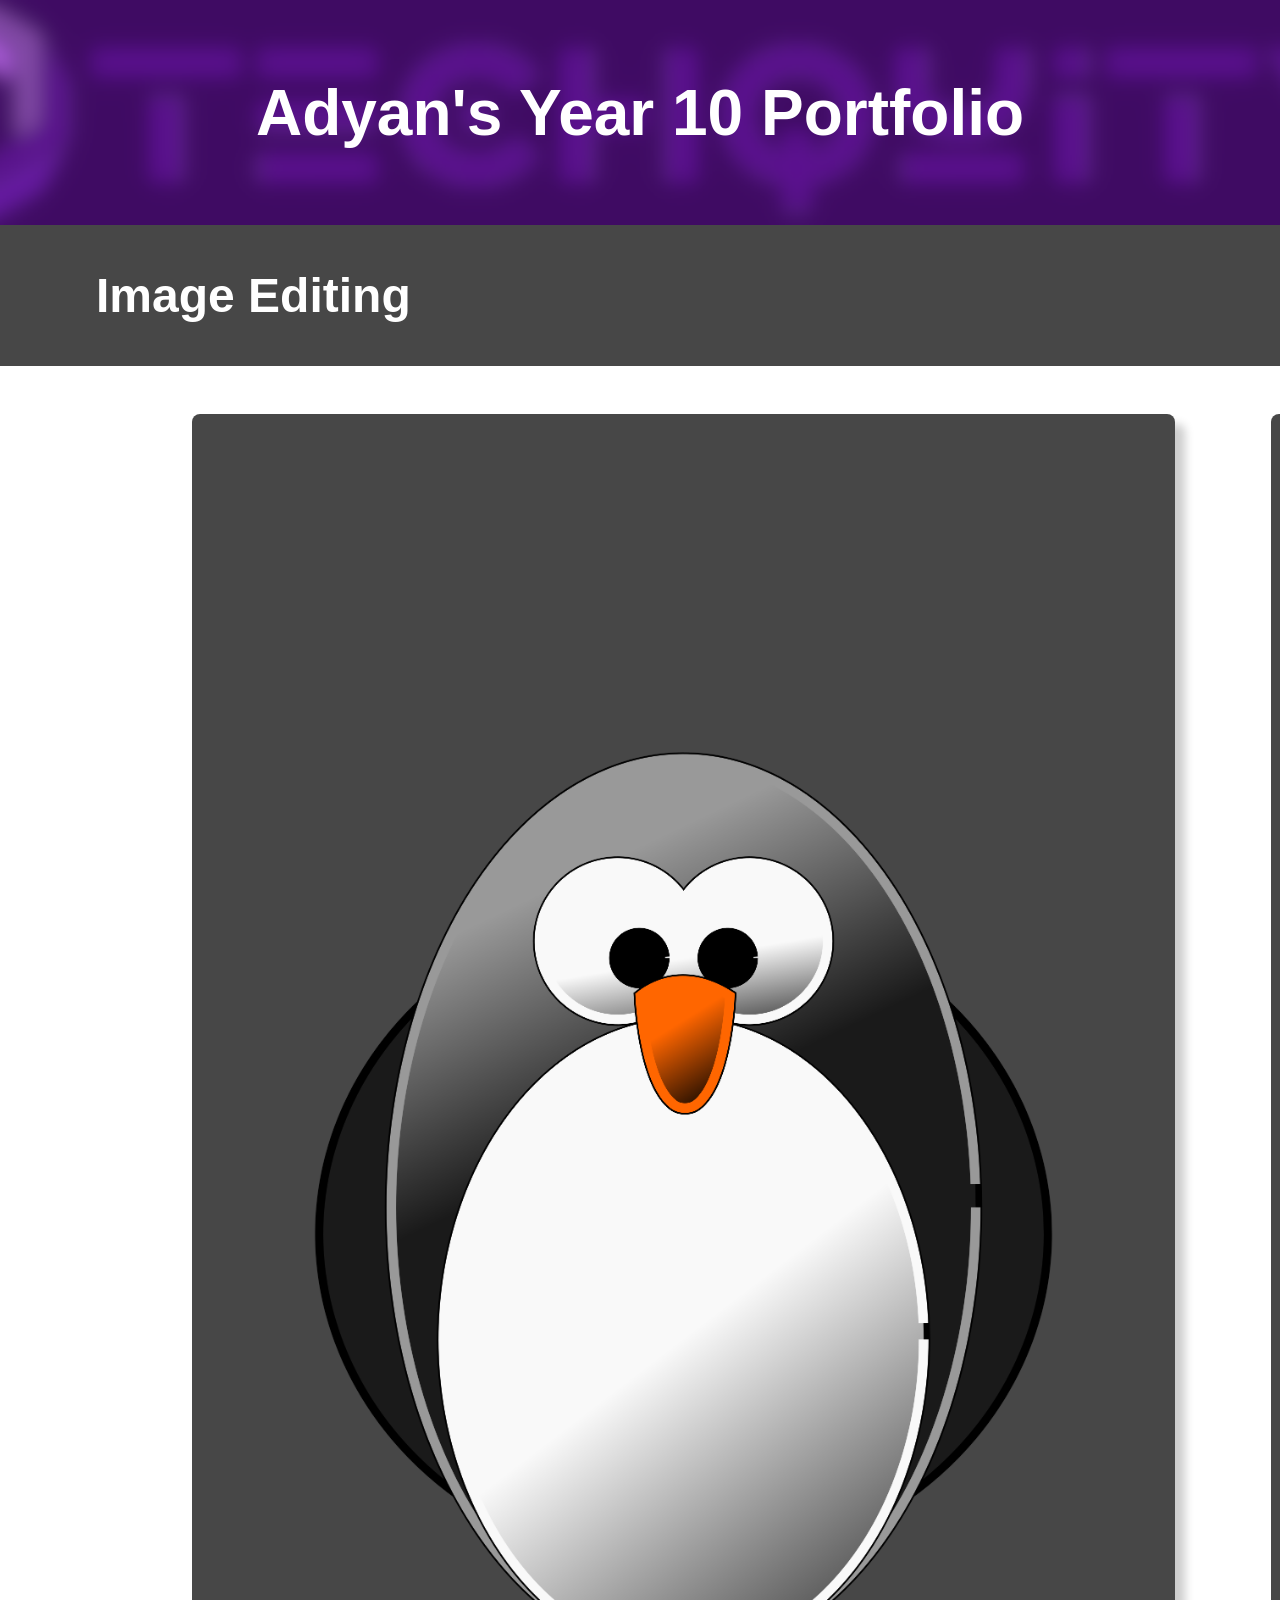
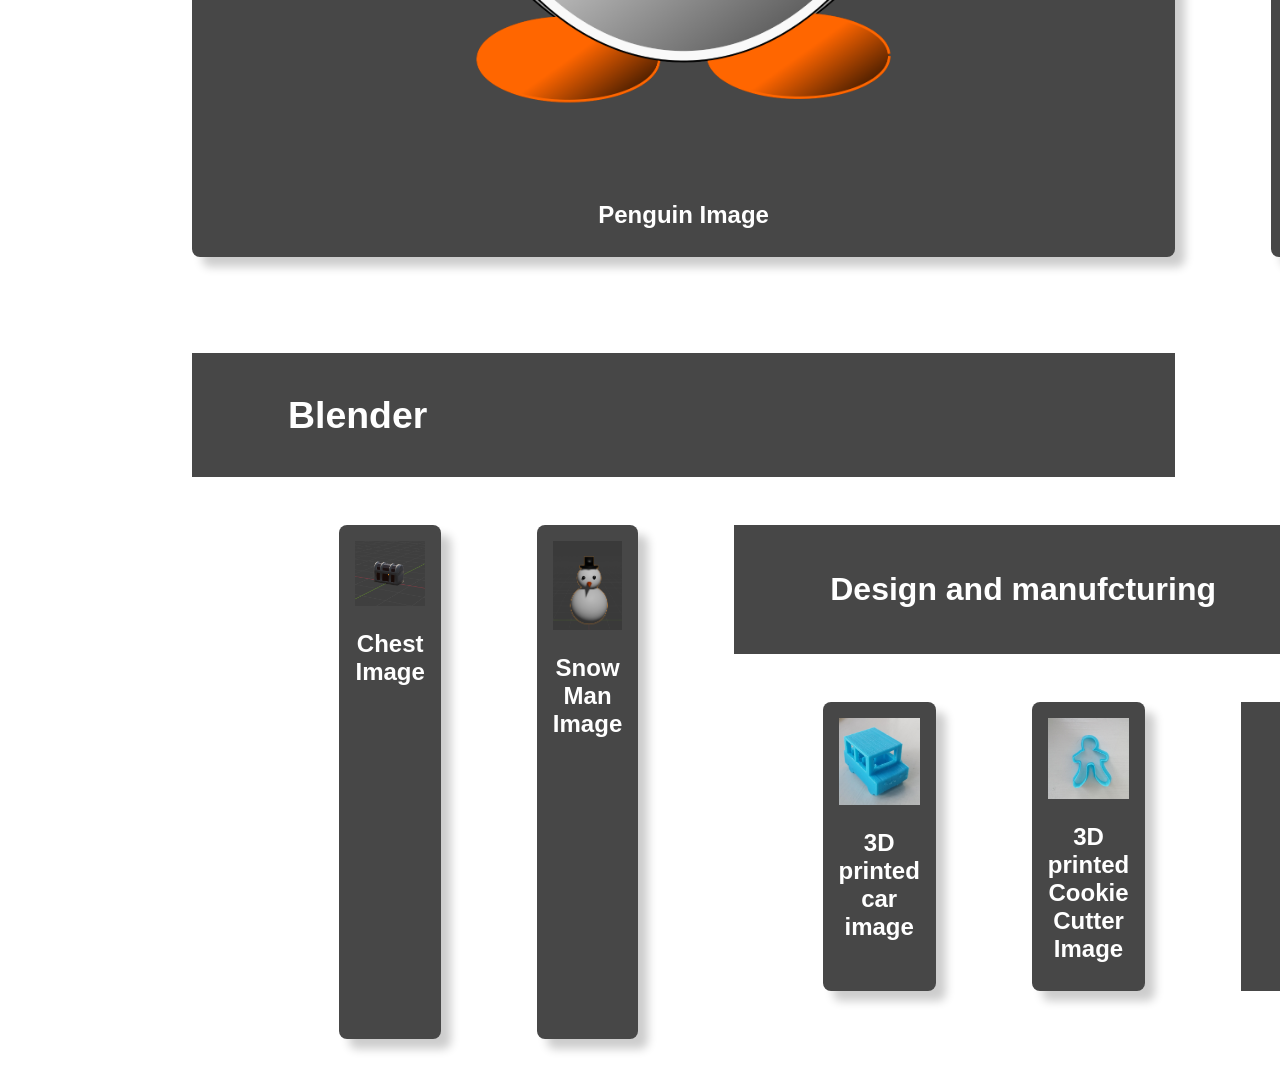
==== index.html @ c8212e42 "Fix spelling and formatting in index.html Corrected spelling in section titles and adjusted formatti" ====
<!DOCTYPE html>
<html lang="en">

<head>
    <meta charset="UTF-8">
    <meta name="viewport" content="width=device-width, initial-scale=1.0">
    <link rel="stylesheet" href="style.css">
    <title>My Showcase Website</title>
</head>

<body>

    <!-- The Hero Section -------------------------------------------------------------------------------------- -->
    <section class="hero">
        <div class="hero-text">Adyan's Year 10 Portfolio</div>
    </section>

<!-- Topic one ------------------------------------------------------------------------------------------------- -->
    <!-- The First Topic Section -->
    <section class="topic">
        <!-- the topic title a big bar with text in it -->
        <div class="topic-title">
            <h1>Image Editing</h1>
        </div>
         <!-- now a three column grid of images -->
        <div class="topic-content">
            <!-- one "card" which includes an image with a text below it -->
            <div class="topic-card">
                <img src="images/Penguin.png" alt="change this too!">
                <h2 class="topic-card-text">Penguin Image</h2>
            </div>
            <div class="topic-card">
                <img src="images/Character.png" alt="change this too!">
                <h2 class="topic-card-text">Character Image</h2>
            </div>
            <div class="topic-card">
                <img src="images/Snow flakes.png" alt="change this too!">
                <h2 class="topic-card-text">Snow Flakes Image</h2>
            </div>
<!-- End of topic one------------------------------------------------------------------------------------------ -->

<!-- Topic two ------------------------------------------------------------------------------------------------- -->
    <!-- The First Topic Section -->
    <section class="topic">
        <!-- the topic title a big bar with text in it -->
        <div class="topic-title">
            <h1>Blender</h1>
        </div>
         <!-- now a three column grid of images -->
        <div class="topic-content">
            <!-- one "card" which includes an image with a text below it -->
            <div class="topic-card">
                <img src="images/Chest.png" alt="change this too!">
                <h2 class="topic-card-text">Chest Image</h2>
            </div>
            <div class="topic-card">
                <img src="images/Snowman.png" alt="change this too!">
                <h2 class="topic-card-text">Snow Man Image</h2>
            </div>
            
<!-- End of topic two------------------------------------------------------------------------------------------ -->
          
<!-- Topic two ------------------------------------------------------------------------------------------------- -->
    <!-- The First Topic Section -->
    <section class="topic">
        <!-- the topic title a big bar with text in it -->
        <div class="topic-title">
            <h1>Design and manufcturing</h1>
        </div>
         <!-- now a three column grid of images -->
        <div class="topic-content">
            <!-- one "card" which includes an image with a text below it -->
            <div class="topic-card">
                <img src="images/Car.png" alt="change this too!">
                <h2 class="topic-card-text"> 3D printed car image</h2>
            </div>
            <div class="topic-card">
                <img src="images/Cookie Cutter.png" alt="change this too!">
                <h2 class="topic-card-text">3D printed Cookie Cutter Image</h2>
            </div>
            
<!-- End of topic two------------------------------------------------------------------------------------------ -->
              
        

<!-- Copy and paste the section from above to make your next section -->



    <!-- A Simple Website Footer ------------------------------------------------------------------------------ -->
    <footer class="footer">
        <p>&copy; 2026 My Showcase Website By Adyan Hasan</p>
    </footer>

</body>
</html>
---- style.css ----
/* This forces the child sections to sit side-by-side */
.container {
  display: flex;
  width: 100%;
}

/* This forces both blocks to share the width equally */
.topic {
  flex: 1;
}

/* A simple css reset */
body,
html {
    margin: 0;
    padding: 0;
    height: 100%;
    /* The Font Family- Really important!! */
    font-family: Arial, sans-serif;
    box-sizing: border-box;
}

/* reset for images to ensure they ar 100% of the parent container width */
img {
    width: 100%;
}

/* The hero section styling- use your OWN Hero Image URL here */
.hero {
    background-image: url('images/techquitybanner-1130x160.png');
    height: 25vh;
    background-size: cover;
    background-position: center;
    display: flex;
    justify-content: center;
    align-items: center;
    color: white;
    text-align: center;
    position: relative;
}

/* BIG text styling for the hero section text */
.hero-text {
    font-size: 4em;
    font-weight: bold;
}

/* nice big font on a banner style background */
.topic-title{
    color: white;
    font-size: 2em;
    padding: 0.1em 3em;
    background-color: rgb(71, 71, 71);
}

/* Three column grid with a nice big gap */
.topic-content{
    display: grid;
    grid-template-columns: repeat(3, 1fr);
    gap: 6em;
    /* bring the whole section in off the sides of the page */
    width: 70%;
    /* top margin of 3em and center right/left */
    margin: 3em auto;
}

/* Styling for the individual topic cards rounded edges background color and a drop shadow */
.topic-card{
    background-color: rgb(71, 71, 71);
    color: white;
    padding: 1em;
    border-radius: 0.5em;
    box-shadow: 10px 10px 10px rgba(0, 0, 0, 0.2);
}

/* Styling for the topic card titles */
.topic-card-text{
    font-size: 1.5em;
    margin-bottom: 0.5em;
    /* center align text */
    text-align: center;
}


/* Styling for a footer section to take a bit of spcae at the bottom of the page */
.footer{
    background-color: rgb(71, 71, 71);
    color: white;
    text-align: right;
    padding: 3em 3em;
}
.about-me {
    background-image: url("images/background.png");
    background-size: cover;
    background-repeat: no-repeat;
    background-position: center;
}
.about-link {
    color: white;
    text-decoration: none;
    font-size: 1.2em;
}

.about-link:hover {
    color: lightgray;
}
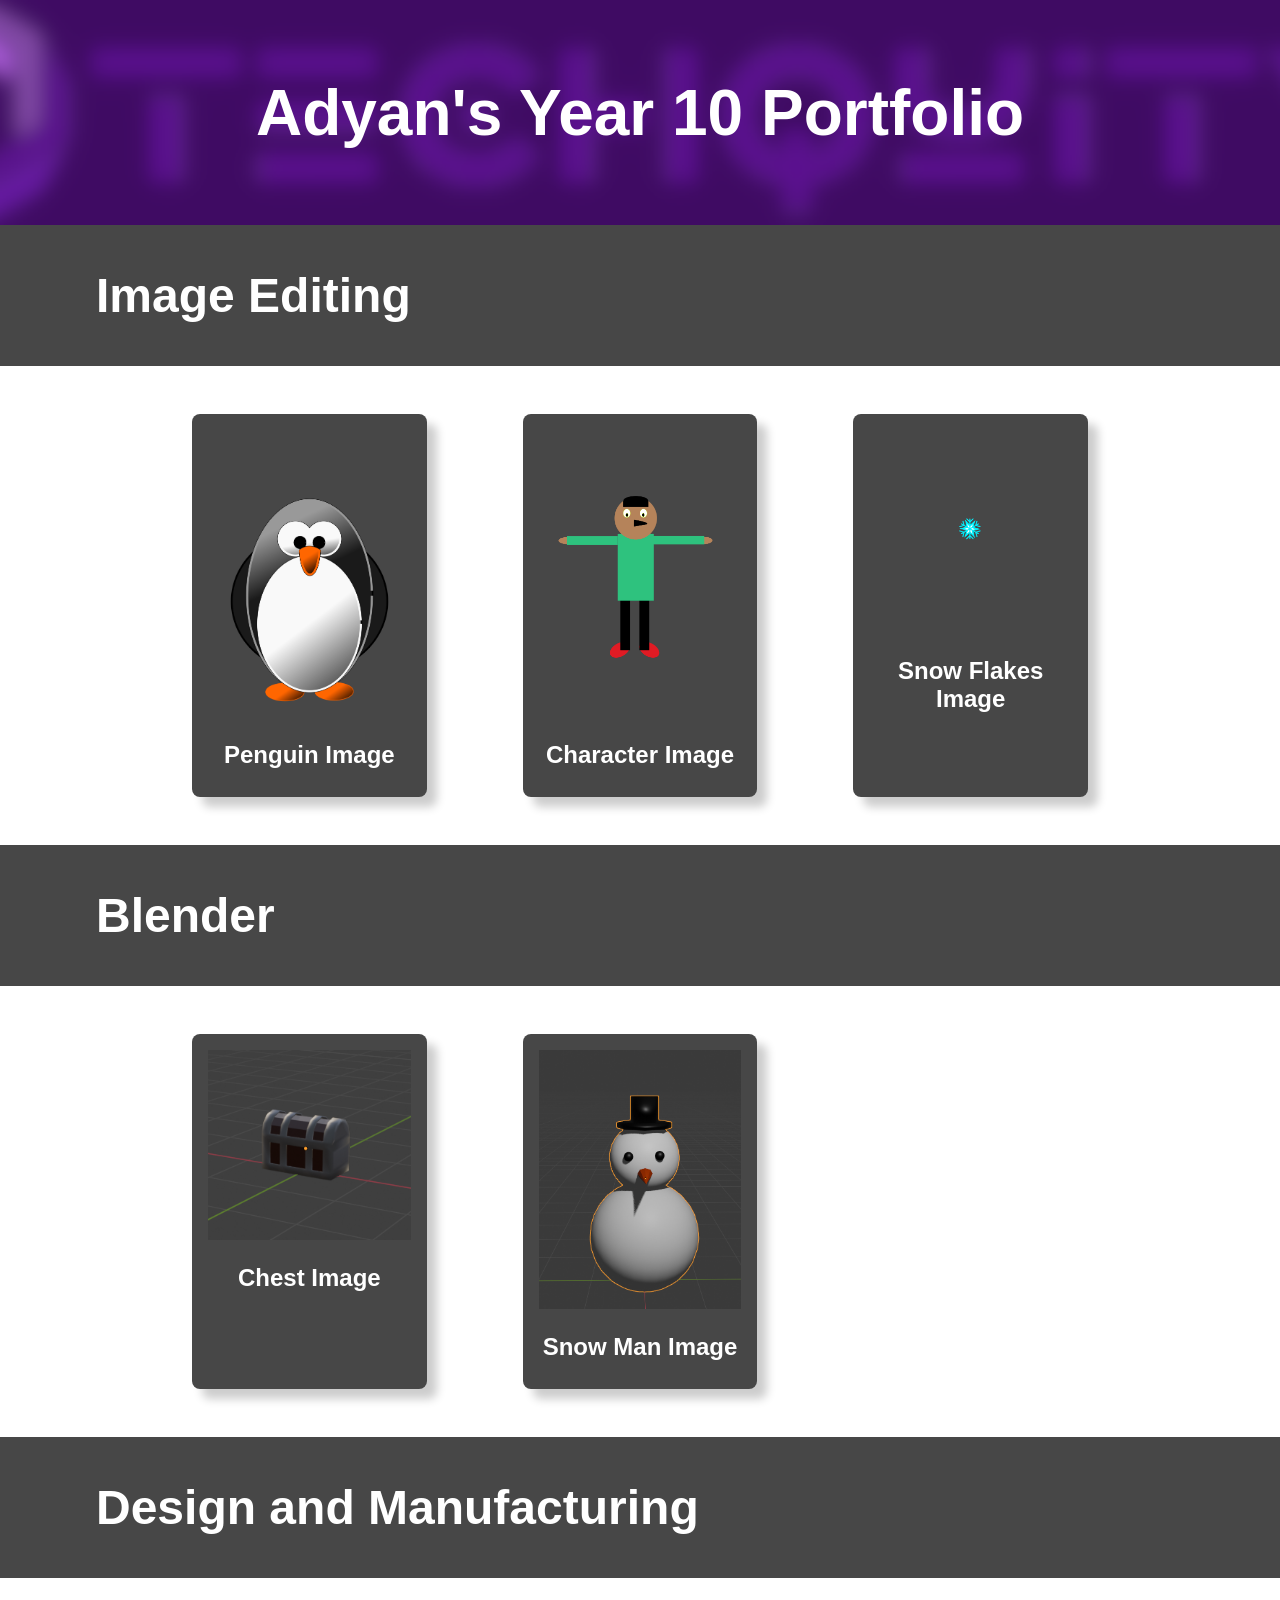
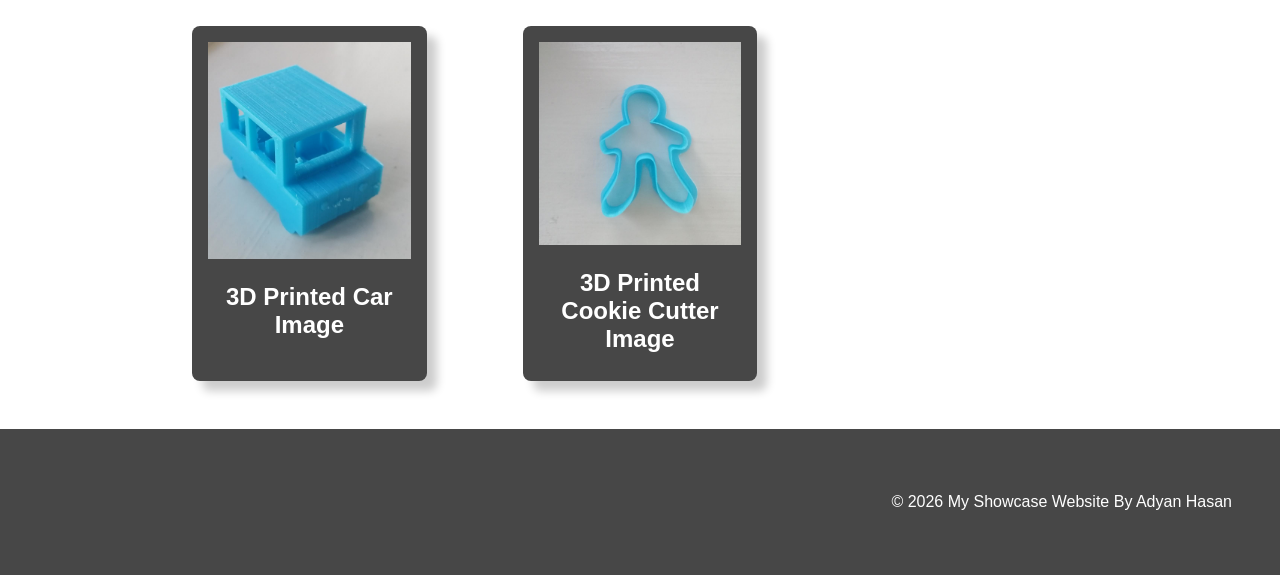
==== commit 5bf6a485: "Refactor topic sections and update content Updated the structure of topic sections for Image Editing" ====
--- a/index.html
+++ b/index.html
@@ -15,76 +15,69 @@
         <div class="hero-text">Adyan's Year 10 Portfolio</div>
     </section>
 
-<!-- Topic one ------------------------------------------------------------------------------------------------- -->
-    <!-- The First Topic Section -->
-    <section class="topic">
-        <!-- the topic title a big bar with text in it -->
-        <div class="topic-title">
-            <h1>Image Editing</h1>
+<!-- Image Editing -->
+<section class="topic">
+    <div class="topic-title">
+        <h1>Image Editing</h1>
+    </div>
+
+    <div class="topic-content">
+        <div class="topic-card">
+            <img src="images/Penguin.png" alt="Penguin Image">
+            <h2 class="topic-card-text">Penguin Image</h2>
         </div>
-         <!-- now a three column grid of images -->
-        <div class="topic-content">
-            <!-- one "card" which includes an image with a text below it -->
-            <div class="topic-card">
-                <img src="images/Penguin.png" alt="change this too!">
-                <h2 class="topic-card-text">Penguin Image</h2>
-            </div>
-            <div class="topic-card">
-                <img src="images/Character.png" alt="change this too!">
-                <h2 class="topic-card-text">Character Image</h2>
-            </div>
-            <div class="topic-card">
-                <img src="images/Snow flakes.png" alt="change this too!">
-                <h2 class="topic-card-text">Snow Flakes Image</h2>
-            </div>
-<!-- End of topic one------------------------------------------------------------------------------------------ -->
 
-<!-- Topic two ------------------------------------------------------------------------------------------------- -->
-    <!-- The First Topic Section -->
-    <section class="topic">
-        <!-- the topic title a big bar with text in it -->
-        <div class="topic-title">
-            <h1>Blender</h1>
+        <div class="topic-card">
+            <img src="images/Character.png" alt="Character Image">
+            <h2 class="topic-card-text">Character Image</h2>
         </div>
-         <!-- now a three column grid of images -->
-        <div class="topic-content">
-            <!-- one "card" which includes an image with a text below it -->
-            <div class="topic-card">
-                <img src="images/Chest.png" alt="change this too!">
-                <h2 class="topic-card-text">Chest Image</h2>
-            </div>
-            <div class="topic-card">
-                <img src="images/Snowman.png" alt="change this too!">
-                <h2 class="topic-card-text">Snow Man Image</h2>
-            </div>
-            
-<!-- End of topic two------------------------------------------------------------------------------------------ -->
-          
-<!-- Topic two ------------------------------------------------------------------------------------------------- -->
-    <!-- The First Topic Section -->
-    <section class="topic">
-        <!-- the topic title a big bar with text in it -->
-        <div class="topic-title">
-            <h1>Design and manufcturing</h1>
+
+        <div class="topic-card">
+            <img src="images/Snow flakes.png" alt="Snow Flakes Image">
+            <h2 class="topic-card-text">Snow Flakes Image</h2>
         </div>
-         <!-- now a three column grid of images -->
-        <div class="topic-content">
-            <!-- one "card" which includes an image with a text below it -->
-            <div class="topic-card">
-                <img src="images/Car.png" alt="change this too!">
-                <h2 class="topic-card-text"> 3D printed car image</h2>
-            </div>
-            <div class="topic-card">
-                <img src="images/Cookie Cutter.png" alt="change this too!">
-                <h2 class="topic-card-text">3D printed Cookie Cutter Image</h2>
-            </div>
-            
-<!-- End of topic two------------------------------------------------------------------------------------------ -->
-              
-        
+    </div>
+</section>
 
-<!-- Copy and paste the section from above to make your next section -->
 
+<!-- Blender -->
+<section class="topic">
+    <div class="topic-title">
+        <h1>Blender</h1>
+    </div>
+
+    <div class="topic-content">
+        <div class="topic-card">
+            <img src="images/Chest.png" alt="Chest Image">
+            <h2 class="topic-card-text">Chest Image</h2>
+        </div>
+
+        <div class="topic-card">
+            <img src="images/Snowman.png" alt="Snowman Image">
+            <h2 class="topic-card-text">Snow Man Image</h2>
+        </div>
+    </div>
+</section>
+
+
+<!-- Design and Manufacturing -->
+<section class="topic">
+    <div class="topic-title">
+        <h1>Design and Manufacturing</h1>
+    </div>
+
+    <div class="topic-content">
+        <div class="topic-card">
+            <img src="images/Car.png" alt="3D Printed Car">
+            <h2 class="topic-card-text">3D Printed Car Image</h2>
+        </div>
+
+        <div class="topic-card">
+            <img src="images/Cookie Cutter.png" alt="3D Printed Cookie Cutter">
+            <h2 class="topic-card-text">3D Printed Cookie Cutter Image</h2>
+        </div>
+    </div>
+</section>
 
 
     <!-- A Simple Website Footer ------------------------------------------------------------------------------ -->
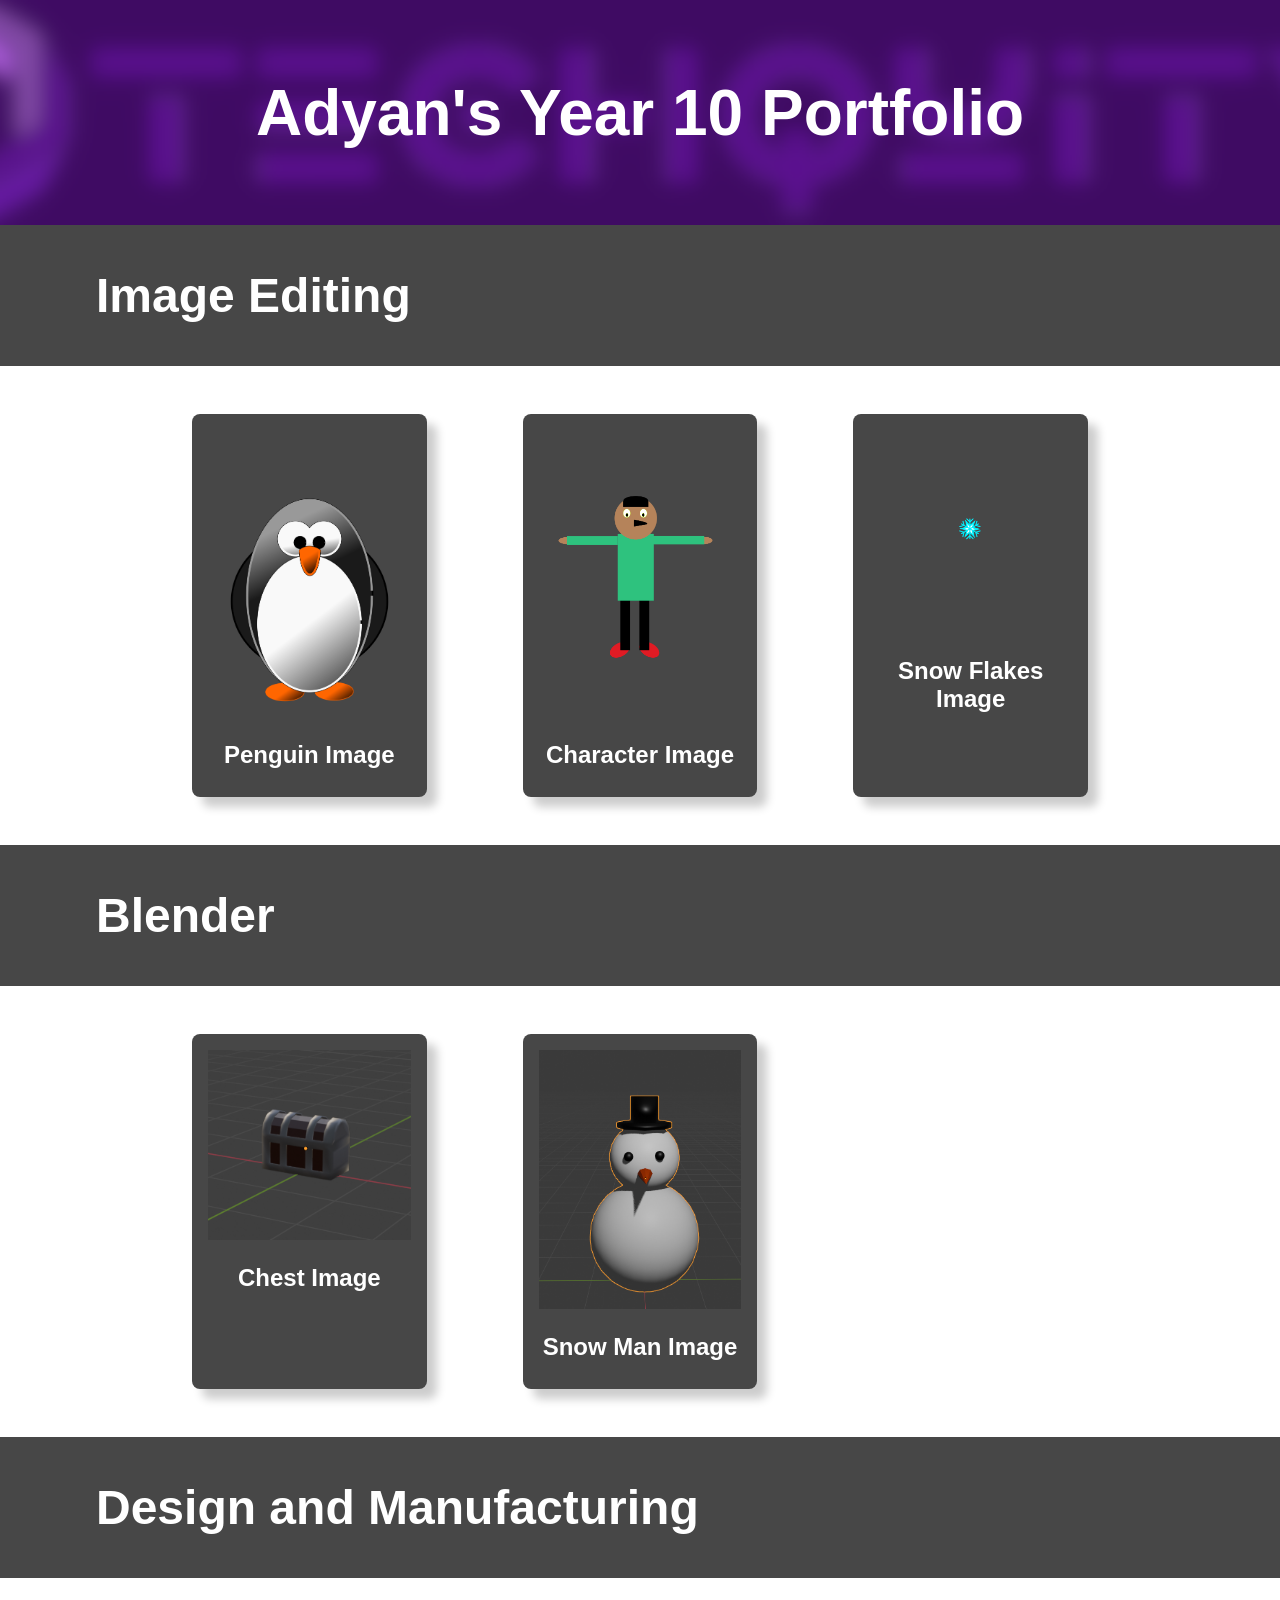
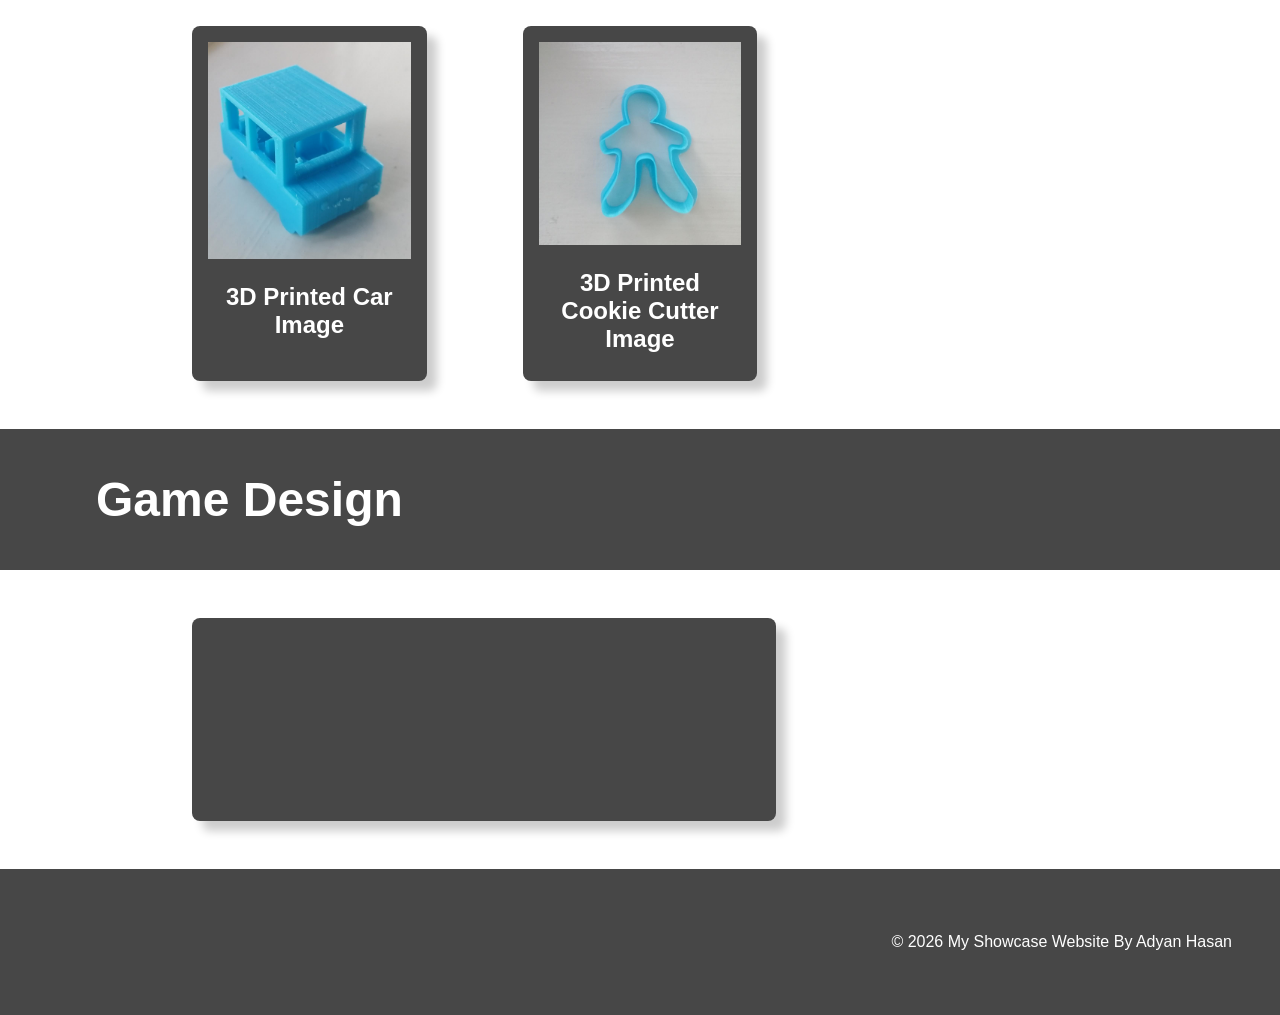
==== commit 01b8a035: "Add Game Design section with embedded iframe" ====
--- a/index.html
+++ b/index.html
@@ -79,6 +79,26 @@
     </div>
 </section>
 
+<!-- Game Design -->
+<section class="topic">
+    <div class="topic-title">
+        <h1>Game Design</h1>
+    </div>
+
+    <div class="topic-content">
+        <div class="topic-card">
+            <iframe 
+                frameborder="0" 
+                src="https://itch.io/embed/4966766" 
+                width="552" 
+                height="167">
+                <a href="https://adyan-hasan.itch.io/wave-defence">
+                    Wave Defense by Adyan_Hasan
+                </a>
+            </iframe>
+        </div>
+    </div>
+</section>    
 
     <!-- A Simple Website Footer ------------------------------------------------------------------------------ -->
     <footer class="footer">
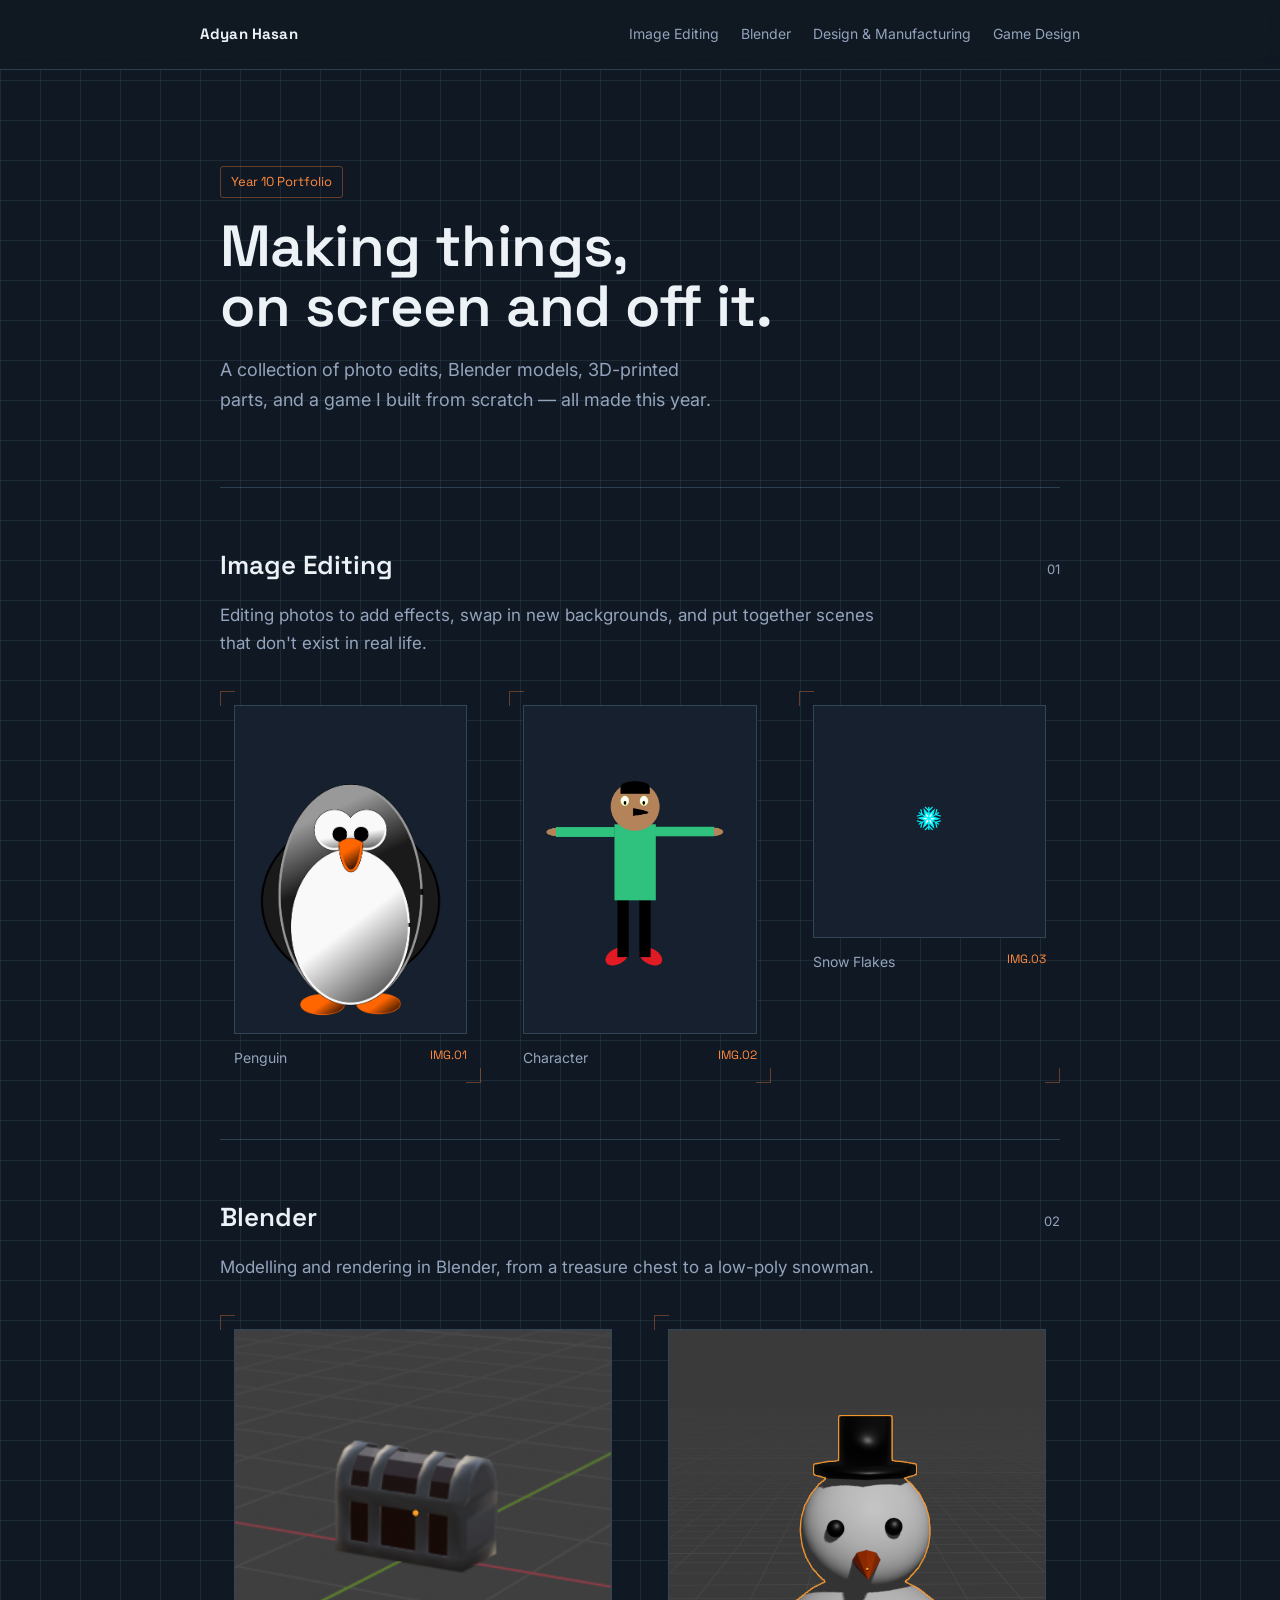
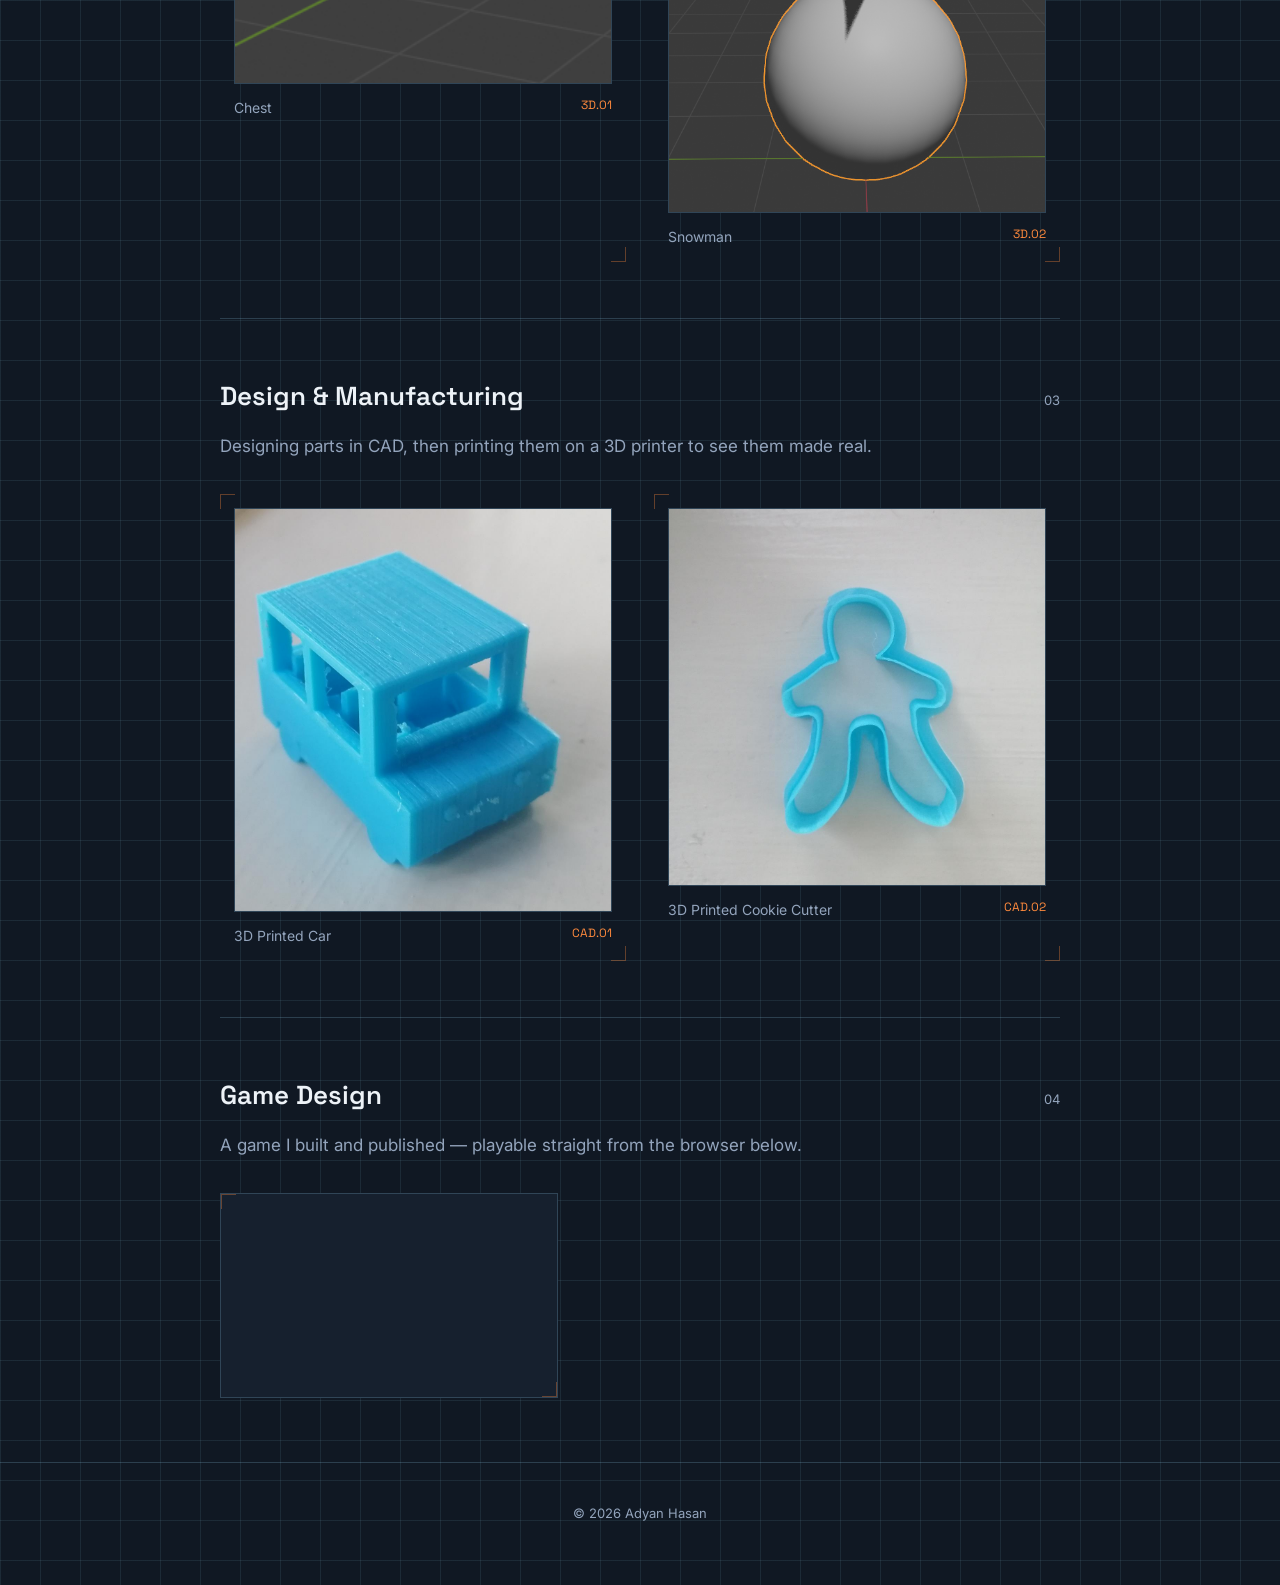
==== commit eedb86d9: "Update index.html" ====
--- a/index.html
+++ b/index.html
@@ -1,109 +1,340 @@
 <!DOCTYPE html>
 <html lang="en">
-
 <head>
-    <meta charset="UTF-8">
-    <meta name="viewport" content="width=device-width, initial-scale=1.0">
-    <link rel="stylesheet" href="style.css">
-    <title>My Showcase Website</title>
+<meta charset="UTF-8">
+<meta name="viewport" content="width=device-width, initial-scale=1.0">
+<title>Adyan Hasan — Year 10 Portfolio</title>
+<link rel="preconnect" href="https://fonts.googleapis.com">
+<link rel="preconnect" href="https://fonts.gstatic.com" crossorigin>
+<link href="https://fonts.googleapis.com/css2?family=Space+Grotesk:wght@500;600;700&family=Inter:wght@400;500;600&display=swap" rel="stylesheet">
+<style>
+  :root{
+    --bg: #101823;
+    --panel: #16202e;
+    --line: rgba(140, 200, 230, 0.10);
+    --line-strong: rgba(140, 200, 230, 0.22);
+    --text: #edf2f7;
+    --muted: #93a4bc;
+    --accent: #ff8a3d;
+    --accent-dim: rgba(255, 138, 61, 0.35);
+    --max: 880px;
+  }
+
+  *{ box-sizing: border-box; }
+
+  html{ scroll-behavior: smooth; }
+
+  body{
+    margin: 0;
+    background-color: var(--bg);
+    background-image:
+      linear-gradient(var(--line) 1px, transparent 1px),
+      linear-gradient(90deg, var(--line) 1px, transparent 1px);
+    background-size: 40px 40px;
+    color: var(--text);
+    font-family: 'Inter', sans-serif;
+    font-size: 17px;
+    line-height: 1.65;
+  }
+
+  h1, h2, h3{
+    font-family: 'Space Grotesk', sans-serif;
+    font-weight: 600;
+    margin: 0;
+  }
+
+  a{ color: inherit; }
+
+  /* ---------- Nav ---------- */
+  nav{
+    position: sticky;
+    top: 0;
+    z-index: 10;
+    display: flex;
+    flex-wrap: wrap;
+    gap: 4px 22px;
+    align-items: center;
+    padding: 16px max(20px, calc((100% - var(--max)) / 2));
+    background: rgba(16, 24, 35, 0.88);
+    backdrop-filter: blur(6px);
+    border-bottom: 1px solid var(--line-strong);
+  }
+
+  nav .brand{
+    font-family: 'Space Grotesk', sans-serif;
+    font-weight: 700;
+    font-size: 15px;
+    margin-right: auto;
+    letter-spacing: 0.01em;
+  }
+
+  nav a{
+    text-decoration: none;
+    font-size: 14px;
+    color: var(--muted);
+    padding: 6px 0;
+    border-bottom: 2px solid transparent;
+    transition: color 0.15s ease, border-color 0.15s ease;
+  }
+
+  nav a:hover, nav a:focus-visible{
+    color: var(--text);
+    border-color: var(--accent);
+  }
+
+  /* ---------- Layout ---------- */
+  main{
+    max-width: var(--max);
+    margin: 0 auto;
+    padding: 0 20px;
+  }
+
+  /* ---------- Hero ---------- */
+  .hero{
+    padding: 96px 0 72px;
+    animation: rise 0.7s ease both;
+  }
+
+  @keyframes rise{
+    from{ opacity: 0; transform: translateY(14px); }
+    to{ opacity: 1; transform: translateY(0); }
+  }
+
+  .hero h1{
+    font-size: clamp(38px, 6vw, 58px);
+    line-height: 1.05;
+    letter-spacing: -0.01em;
+  }
+
+  .hero p{
+    margin: 18px 0 0;
+    max-width: 46ch;
+    font-size: 18px;
+    color: var(--muted);
+  }
+
+  .hero .tag{
+    display: inline-block;
+    margin-bottom: 18px;
+    font-size: 13px;
+    color: var(--accent);
+    border: 1px solid var(--accent-dim);
+    border-radius: 3px;
+    padding: 4px 10px;
+    font-family: 'Space Grotesk', sans-serif;
+  }
+
+  /* ---------- Sections ---------- */
+  section.block{
+    padding: 56px 0;
+    border-top: 1px solid var(--line-strong);
+  }
+
+  .block-head{
+    display: flex;
+    justify-content: space-between;
+    align-items: baseline;
+    gap: 24px;
+    margin-bottom: 14px;
+  }
+
+  .block-head h2{
+    font-size: 26px;
+  }
+
+  .block-num{
+    font-size: 13px;
+    color: var(--muted);
+    white-space: nowrap;
+  }
+
+  .block-intro{
+    color: var(--muted);
+    max-width: 60ch;
+    margin: 0 0 34px;
+  }
+
+  /* ---------- Gallery / spec-sheet cards ---------- */
+  .gallery{
+    display: grid;
+    grid-template-columns: repeat(auto-fit, minmax(230px, 1fr));
+    gap: 28px;
+  }
+
+  figure{
+    margin: 0;
+    position: relative;
+    padding: 14px;
+  }
+
+  figure::before, figure::after,
+  figure .corner-r::before, figure .corner-r::after{
+    content: "";
+    position: absolute;
+    width: 14px;
+    height: 14px;
+    border: 1.5px solid var(--accent-dim);
+  }
+
+  figure::before{ top: 0; left: 0; border-right: none; border-bottom: none; }
+  figure::after{ bottom: 0; right: 0; border-left: none; border-top: none; }
+
+  figure img{
+    width: 100%;
+    display: block;
+    background: var(--panel);
+    border: 1px solid var(--line-strong);
+  }
+
+  figcaption{
+    margin-top: 12px;
+    font-size: 14px;
+    color: var(--muted);
+    display: flex;
+    justify-content: space-between;
+    gap: 12px;
+  }
+
+  figcaption .idx{
+    color: var(--accent);
+    font-family: 'Space Grotesk', sans-serif;
+    font-size: 12px;
+  }
+
+  /* ---------- Game embed ---------- */
+  .game-frame{
+    border: 1px solid var(--line-strong);
+    background: var(--panel);
+    padding: 18px;
+    display: inline-block;
+    position: relative;
+  }
+
+  .game-frame::before, .game-frame::after{
+    content: "";
+    position: absolute;
+    width: 14px;
+    height: 14px;
+    border: 1.5px solid var(--accent-dim);
+  }
+  .game-frame::before{ top: 0; left: 0; border-right: none; border-bottom: none; }
+  .game-frame::after{ bottom: 0; right: 0; border-left: none; border-top: none; }
+
+  .game-frame iframe{
+    display: block;
+    width: 100%;
+    max-width: 552px;
+    height: 167px;
+    border: none;
+  }
+
+  /* ---------- Footer ---------- */
+  footer{
+    padding: 40px 20px 60px;
+    text-align: center;
+    color: var(--muted);
+    font-size: 13px;
+    border-top: 1px solid var(--line-strong);
+  }
+
+  @media (max-width: 600px){
+    nav{ padding: 14px 16px; }
+    .hero{ padding: 70px 0 48px; }
+  }
+</style>
 </head>
-
 <body>
 
-    <!-- The Hero Section -------------------------------------------------------------------------------------- -->
-    <section class="hero">
-        <div class="hero-text">Adyan's Year 10 Portfolio</div>
-    </section>
-
-<!-- Image Editing -->
-<section class="topic">
-    <div class="topic-title">
-        <h1>Image Editing</h1>
-    </div>
-
-    <div class="topic-content">
-        <div class="topic-card">
-            <img src="images/Penguin.png" alt="Penguin Image">
-            <h2 class="topic-card-text">Penguin Image</h2>
-        </div>
-
-        <div class="topic-card">
-            <img src="images/Character.png" alt="Character Image">
-            <h2 class="topic-card-text">Character Image</h2>
-        </div>
-
-        <div class="topic-card">
-            <img src="images/Snow flakes.png" alt="Snow Flakes Image">
-            <h2 class="topic-card-text">Snow Flakes Image</h2>
-        </div>
-    </div>
-</section>
-
-
-<!-- Blender -->
-<section class="topic">
-    <div class="topic-title">
-        <h1>Blender</h1>
-    </div>
-
-    <div class="topic-content">
-        <div class="topic-card">
-            <img src="images/Chest.png" alt="Chest Image">
-            <h2 class="topic-card-text">Chest Image</h2>
-        </div>
-
-        <div class="topic-card">
-            <img src="images/Snowman.png" alt="Snowman Image">
-            <h2 class="topic-card-text">Snow Man Image</h2>
-        </div>
-    </div>
-</section>
-
-
-<!-- Design and Manufacturing -->
-<section class="topic">
-    <div class="topic-title">
-        <h1>Design and Manufacturing</h1>
-    </div>
-
-    <div class="topic-content">
-        <div class="topic-card">
-            <img src="images/Car.png" alt="3D Printed Car">
-            <h2 class="topic-card-text">3D Printed Car Image</h2>
-        </div>
-
-        <div class="topic-card">
-            <img src="images/Cookie Cutter.png" alt="3D Printed Cookie Cutter">
-            <h2 class="topic-card-text">3D Printed Cookie Cutter Image</h2>
-        </div>
-    </div>
-</section>
-
-<!-- Game Design -->
-<section class="topic">
-    <div class="topic-title">
-        <h1>Game Design</h1>
-    </div>
-
-    <div class="topic-content">
-        <div class="topic-card">
-            <iframe 
-                frameborder="0" 
-                src="https://itch.io/embed/4966766" 
-                width="552" 
-                height="167">
-                <a href="https://adyan-hasan.itch.io/wave-defence">
-                    Wave Defense by Adyan_Hasan
-                </a>
-            </iframe>
-        </div>
-    </div>
-</section>    
-
-    <!-- A Simple Website Footer ------------------------------------------------------------------------------ -->
-    <footer class="footer">
-        <p>&copy; 2026 My Showcase Website By Adyan Hasan</p>
-    </footer>
+<nav>
+  <span class="brand">Adyan Hasan</span>
+  <a href="#image-editing">Image Editing</a>
+  <a href="#blender">Blender</a>
+  <a href="#design-manufacturing">Design &amp; Manufacturing</a>
+  <a href="#game-design">Game Design</a>
+</nav>
+
+<main>
+
+  <section class="hero">
+    <span class="tag">Year 10 Portfolio</span>
+    <h1>Making things,<br>on screen and off it.</h1>
+    <p>A collection of photo edits, Blender models, 3D-printed parts, and a game I built from scratch — all made this year.</p>
+  </section>
+
+  <section class="block" id="image-editing">
+    <div class="block-head">
+      <h2>Image Editing</h2>
+      <span class="block-num">01</span>
+    </div>
+    <p class="block-intro">Editing photos to add effects, swap in new backgrounds, and put together scenes that don't exist in real life.</p>
+    <div class="gallery">
+      <figure>
+        <img src="https://adyanhasan.github.io/My-Y10-Portfolio/images/Penguin.png" alt="Edited penguin image">
+        <figcaption><span>Penguin</span><span class="idx">IMG.01</span></figcaption>
+      </figure>
+      <figure>
+        <img src="https://adyanhasan.github.io/My-Y10-Portfolio/images/Character.png" alt="Edited character image">
+        <figcaption><span>Character</span><span class="idx">IMG.02</span></figcaption>
+      </figure>
+      <figure>
+        <img src="https://adyanhasan.github.io/My-Y10-Portfolio/images/Snow flakes.png" alt="Edited snow flakes image">
+        <figcaption><span>Snow Flakes</span><span class="idx">IMG.03</span></figcaption>
+      </figure>
+    </div>
+  </section>
+
+  <section class="block" id="blender">
+    <div class="block-head">
+      <h2>Blender</h2>
+      <span class="block-num">02</span>
+    </div>
+    <p class="block-intro">Modelling and rendering in Blender, from a treasure chest to a low-poly snowman.</p>
+    <div class="gallery">
+      <figure>
+        <img src="https://adyanhasan.github.io/My-Y10-Portfolio/images/Chest.png" alt="3D rendered chest">
+        <figcaption><span>Chest</span><span class="idx">3D.01</span></figcaption>
+      </figure>
+      <figure>
+        <img src="https://adyanhasan.github.io/My-Y10-Portfolio/images/Snowman.png" alt="3D rendered snowman">
+        <figcaption><span>Snowman</span><span class="idx">3D.02</span></figcaption>
+      </figure>
+    </div>
+  </section>
+
+  <section class="block" id="design-manufacturing">
+    <div class="block-head">
+      <h2>Design &amp; Manufacturing</h2>
+      <span class="block-num">03</span>
+    </div>
+    <p class="block-intro">Designing parts in CAD, then printing them on a 3D printer to see them made real.</p>
+    <div class="gallery">
+      <figure>
+        <img src="https://adyanhasan.github.io/My-Y10-Portfolio/images/Car.png" alt="3D printed car">
+        <figcaption><span>3D Printed Car</span><span class="idx">CAD.01</span></figcaption>
+      </figure>
+      <figure>
+        <img src="https://adyanhasan.github.io/My-Y10-Portfolio/images/Cookie Cutter.png" alt="3D printed cookie cutter">
+        <figcaption><span>3D Printed Cookie Cutter</span><span class="idx">CAD.02</span></figcaption>
+      </figure>
+    </div>
+  </section>
+
+  <section class="block" id="game-design">
+    <div class="block-head">
+      <h2>Game Design</h2>
+      <span class="block-num">04</span>
+    </div>
+    <p class="block-intro">A game I built and published — playable straight from the browser below.</p>
+    <div class="game-frame">
+      <iframe src="https://itch.io/embed/4966766?linkback=true" title="Game embed" allowfullscreen></iframe>
+    </div>
+  </section>
+
+</main>
+
+<footer>
+  © 2026 Adyan Hasan
+</footer>
 
 </body>
 </html>
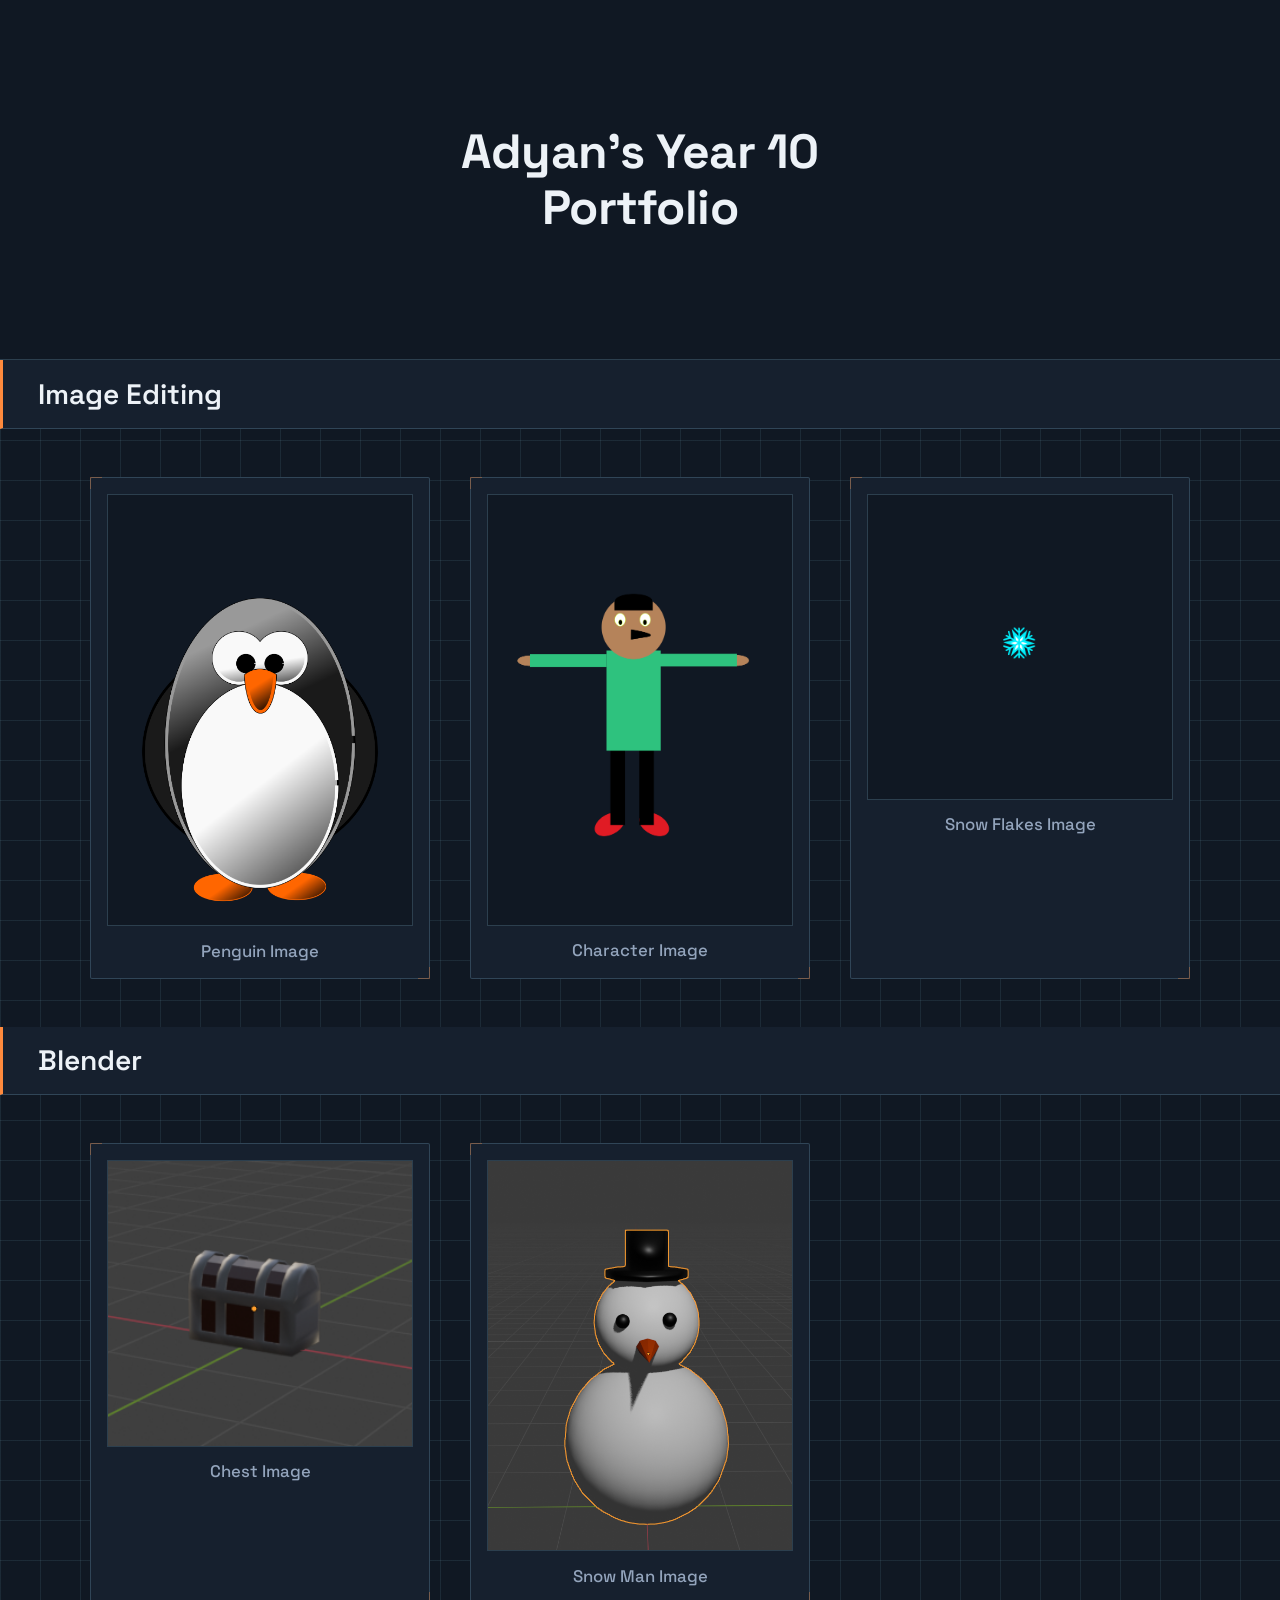
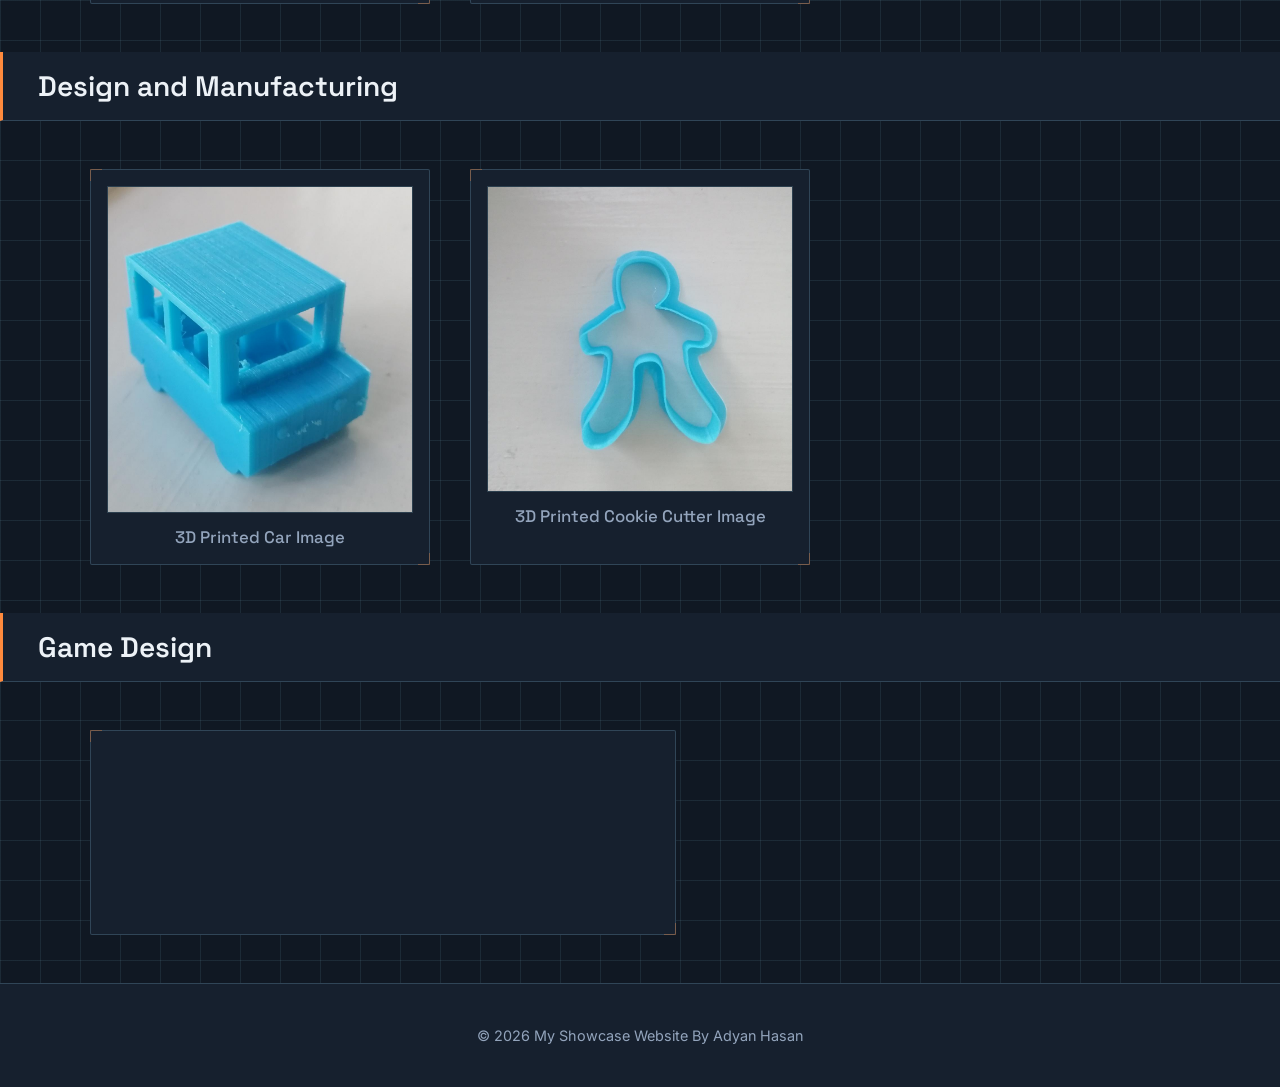
==== commit f71c475e: "Revise index.html for new portfolio layout and styles Updated the HTML structure and styles for the " ====
--- a/index.html
+++ b/index.html
@@ -1,340 +1,109 @@
 <!DOCTYPE html>
 <html lang="en">
+
 <head>
-<meta charset="UTF-8">
-<meta name="viewport" content="width=device-width, initial-scale=1.0">
-<title>Adyan Hasan — Year 10 Portfolio</title>
-<link rel="preconnect" href="https://fonts.googleapis.com">
-<link rel="preconnect" href="https://fonts.gstatic.com" crossorigin>
-<link href="https://fonts.googleapis.com/css2?family=Space+Grotesk:wght@500;600;700&family=Inter:wght@400;500;600&display=swap" rel="stylesheet">
-<style>
-  :root{
-    --bg: #101823;
-    --panel: #16202e;
-    --line: rgba(140, 200, 230, 0.10);
-    --line-strong: rgba(140, 200, 230, 0.22);
-    --text: #edf2f7;
-    --muted: #93a4bc;
-    --accent: #ff8a3d;
-    --accent-dim: rgba(255, 138, 61, 0.35);
-    --max: 880px;
-  }
+    <meta charset="UTF-8">
+    <meta name="viewport" content="width=device-width, initial-scale=1.0">
+    <link rel="stylesheet" href="style.css">
+    <title>My Showcase Website</title>
+</head>
 
-  *{ box-sizing: border-box; }
-
-  html{ scroll-behavior: smooth; }
-
-  body{
-    margin: 0;
-    background-color: var(--bg);
-    background-image:
-      linear-gradient(var(--line) 1px, transparent 1px),
-      linear-gradient(90deg, var(--line) 1px, transparent 1px);
-    background-size: 40px 40px;
-    color: var(--text);
-    font-family: 'Inter', sans-serif;
-    font-size: 17px;
-    line-height: 1.65;
-  }
-
-  h1, h2, h3{
-    font-family: 'Space Grotesk', sans-serif;
-    font-weight: 600;
-    margin: 0;
-  }
-
-  a{ color: inherit; }
-
-  /* ---------- Nav ---------- */
-  nav{
-    position: sticky;
-    top: 0;
-    z-index: 10;
-    display: flex;
-    flex-wrap: wrap;
-    gap: 4px 22px;
-    align-items: center;
-    padding: 16px max(20px, calc((100% - var(--max)) / 2));
-    background: rgba(16, 24, 35, 0.88);
-    backdrop-filter: blur(6px);
-    border-bottom: 1px solid var(--line-strong);
-  }
-
-  nav .brand{
-    font-family: 'Space Grotesk', sans-serif;
-    font-weight: 700;
-    font-size: 15px;
-    margin-right: auto;
-    letter-spacing: 0.01em;
-  }
-
-  nav a{
-    text-decoration: none;
-    font-size: 14px;
-    color: var(--muted);
-    padding: 6px 0;
-    border-bottom: 2px solid transparent;
-    transition: color 0.15s ease, border-color 0.15s ease;
-  }
-
-  nav a:hover, nav a:focus-visible{
-    color: var(--text);
-    border-color: var(--accent);
-  }
-
-  /* ---------- Layout ---------- */
-  main{
-    max-width: var(--max);
-    margin: 0 auto;
-    padding: 0 20px;
-  }
-
-  /* ---------- Hero ---------- */
-  .hero{
-    padding: 96px 0 72px;
-    animation: rise 0.7s ease both;
-  }
-
-  @keyframes rise{
-    from{ opacity: 0; transform: translateY(14px); }
-    to{ opacity: 1; transform: translateY(0); }
-  }
-
-  .hero h1{
-    font-size: clamp(38px, 6vw, 58px);
-    line-height: 1.05;
-    letter-spacing: -0.01em;
-  }
-
-  .hero p{
-    margin: 18px 0 0;
-    max-width: 46ch;
-    font-size: 18px;
-    color: var(--muted);
-  }
-
-  .hero .tag{
-    display: inline-block;
-    margin-bottom: 18px;
-    font-size: 13px;
-    color: var(--accent);
-    border: 1px solid var(--accent-dim);
-    border-radius: 3px;
-    padding: 4px 10px;
-    font-family: 'Space Grotesk', sans-serif;
-  }
-
-  /* ---------- Sections ---------- */
-  section.block{
-    padding: 56px 0;
-    border-top: 1px solid var(--line-strong);
-  }
-
-  .block-head{
-    display: flex;
-    justify-content: space-between;
-    align-items: baseline;
-    gap: 24px;
-    margin-bottom: 14px;
-  }
-
-  .block-head h2{
-    font-size: 26px;
-  }
-
-  .block-num{
-    font-size: 13px;
-    color: var(--muted);
-    white-space: nowrap;
-  }
-
-  .block-intro{
-    color: var(--muted);
-    max-width: 60ch;
-    margin: 0 0 34px;
-  }
-
-  /* ---------- Gallery / spec-sheet cards ---------- */
-  .gallery{
-    display: grid;
-    grid-template-columns: repeat(auto-fit, minmax(230px, 1fr));
-    gap: 28px;
-  }
-
-  figure{
-    margin: 0;
-    position: relative;
-    padding: 14px;
-  }
-
-  figure::before, figure::after,
-  figure .corner-r::before, figure .corner-r::after{
-    content: "";
-    position: absolute;
-    width: 14px;
-    height: 14px;
-    border: 1.5px solid var(--accent-dim);
-  }
-
-  figure::before{ top: 0; left: 0; border-right: none; border-bottom: none; }
-  figure::after{ bottom: 0; right: 0; border-left: none; border-top: none; }
-
-  figure img{
-    width: 100%;
-    display: block;
-    background: var(--panel);
-    border: 1px solid var(--line-strong);
-  }
-
-  figcaption{
-    margin-top: 12px;
-    font-size: 14px;
-    color: var(--muted);
-    display: flex;
-    justify-content: space-between;
-    gap: 12px;
-  }
-
-  figcaption .idx{
-    color: var(--accent);
-    font-family: 'Space Grotesk', sans-serif;
-    font-size: 12px;
-  }
-
-  /* ---------- Game embed ---------- */
-  .game-frame{
-    border: 1px solid var(--line-strong);
-    background: var(--panel);
-    padding: 18px;
-    display: inline-block;
-    position: relative;
-  }
-
-  .game-frame::before, .game-frame::after{
-    content: "";
-    position: absolute;
-    width: 14px;
-    height: 14px;
-    border: 1.5px solid var(--accent-dim);
-  }
-  .game-frame::before{ top: 0; left: 0; border-right: none; border-bottom: none; }
-  .game-frame::after{ bottom: 0; right: 0; border-left: none; border-top: none; }
-
-  .game-frame iframe{
-    display: block;
-    width: 100%;
-    max-width: 552px;
-    height: 167px;
-    border: none;
-  }
-
-  /* ---------- Footer ---------- */
-  footer{
-    padding: 40px 20px 60px;
-    text-align: center;
-    color: var(--muted);
-    font-size: 13px;
-    border-top: 1px solid var(--line-strong);
-  }
-
-  @media (max-width: 600px){
-    nav{ padding: 14px 16px; }
-    .hero{ padding: 70px 0 48px; }
-  }
-</style>
-</head>
 <body>
 
-<nav>
-  <span class="brand">Adyan Hasan</span>
-  <a href="#image-editing">Image Editing</a>
-  <a href="#blender">Blender</a>
-  <a href="#design-manufacturing">Design &amp; Manufacturing</a>
-  <a href="#game-design">Game Design</a>
-</nav>
+    <!-- The Hero Section -------------------------------------------------------------------------------------- -->
+    <section class="hero">
+        <div class="hero-text">Adyan's Year 10 Portfolio</div>
+    </section>
 
-<main>
+<!-- Image Editing -->
+<section class="topic">
+    <div class="topic-title">
+        <h1>Image Editing</h1>
+    </div>
 
-  <section class="hero">
-    <span class="tag">Year 10 Portfolio</span>
-    <h1>Making things,<br>on screen and off it.</h1>
-    <p>A collection of photo edits, Blender models, 3D-printed parts, and a game I built from scratch — all made this year.</p>
-  </section>
+    <div class="topic-content">
+        <div class="topic-card">
+            <img src="images/Penguin.png" alt="Penguin Image">
+            <h2 class="topic-card-text">Penguin Image</h2>
+        </div>
 
-  <section class="block" id="image-editing">
-    <div class="block-head">
-      <h2>Image Editing</h2>
-      <span class="block-num">01</span>
+        <div class="topic-card">
+            <img src="images/Character.png" alt="Character Image">
+            <h2 class="topic-card-text">Character Image</h2>
+        </div>
+
+        <div class="topic-card">
+            <img src="images/Snow flakes.png" alt="Snow Flakes Image">
+            <h2 class="topic-card-text">Snow Flakes Image</h2>
+        </div>
     </div>
-    <p class="block-intro">Editing photos to add effects, swap in new backgrounds, and put together scenes that don't exist in real life.</p>
-    <div class="gallery">
-      <figure>
-        <img src="https://adyanhasan.github.io/My-Y10-Portfolio/images/Penguin.png" alt="Edited penguin image">
-        <figcaption><span>Penguin</span><span class="idx">IMG.01</span></figcaption>
-      </figure>
-      <figure>
-        <img src="https://adyanhasan.github.io/My-Y10-Portfolio/images/Character.png" alt="Edited character image">
-        <figcaption><span>Character</span><span class="idx">IMG.02</span></figcaption>
-      </figure>
-      <figure>
-        <img src="https://adyanhasan.github.io/My-Y10-Portfolio/images/Snow flakes.png" alt="Edited snow flakes image">
-        <figcaption><span>Snow Flakes</span><span class="idx">IMG.03</span></figcaption>
-      </figure>
+</section>
+
+
+<!-- Blender -->
+<section class="topic">
+    <div class="topic-title">
+        <h1>Blender</h1>
     </div>
-  </section>
 
-  <section class="block" id="blender">
-    <div class="block-head">
-      <h2>Blender</h2>
-      <span class="block-num">02</span>
+    <div class="topic-content">
+        <div class="topic-card">
+            <img src="images/Chest.png" alt="Chest Image">
+            <h2 class="topic-card-text">Chest Image</h2>
+        </div>
+
+        <div class="topic-card">
+            <img src="images/Snowman.png" alt="Snowman Image">
+            <h2 class="topic-card-text">Snow Man Image</h2>
+        </div>
     </div>
-    <p class="block-intro">Modelling and rendering in Blender, from a treasure chest to a low-poly snowman.</p>
-    <div class="gallery">
-      <figure>
-        <img src="https://adyanhasan.github.io/My-Y10-Portfolio/images/Chest.png" alt="3D rendered chest">
-        <figcaption><span>Chest</span><span class="idx">3D.01</span></figcaption>
-      </figure>
-      <figure>
-        <img src="https://adyanhasan.github.io/My-Y10-Portfolio/images/Snowman.png" alt="3D rendered snowman">
-        <figcaption><span>Snowman</span><span class="idx">3D.02</span></figcaption>
-      </figure>
+</section>
+
+
+<!-- Design and Manufacturing -->
+<section class="topic">
+    <div class="topic-title">
+        <h1>Design and Manufacturing</h1>
     </div>
-  </section>
 
-  <section class="block" id="design-manufacturing">
-    <div class="block-head">
-      <h2>Design &amp; Manufacturing</h2>
-      <span class="block-num">03</span>
+    <div class="topic-content">
+        <div class="topic-card">
+            <img src="images/Car.png" alt="3D Printed Car">
+            <h2 class="topic-card-text">3D Printed Car Image</h2>
+        </div>
+
+        <div class="topic-card">
+            <img src="images/Cookie Cutter.png" alt="3D Printed Cookie Cutter">
+            <h2 class="topic-card-text">3D Printed Cookie Cutter Image</h2>
+        </div>
     </div>
-    <p class="block-intro">Designing parts in CAD, then printing them on a 3D printer to see them made real.</p>
-    <div class="gallery">
-      <figure>
-        <img src="https://adyanhasan.github.io/My-Y10-Portfolio/images/Car.png" alt="3D printed car">
-        <figcaption><span>3D Printed Car</span><span class="idx">CAD.01</span></figcaption>
-      </figure>
-      <figure>
-        <img src="https://adyanhasan.github.io/My-Y10-Portfolio/images/Cookie Cutter.png" alt="3D printed cookie cutter">
-        <figcaption><span>3D Printed Cookie Cutter</span><span class="idx">CAD.02</span></figcaption>
-      </figure>
+</section>
+
+<!-- Game Design -->
+<section class="topic">
+    <div class="topic-title">
+        <h1>Game Design</h1>
     </div>
-  </section>
 
-  <section class="block" id="game-design">
-    <div class="block-head">
-      <h2>Game Design</h2>
-      <span class="block-num">04</span>
+    <div class="topic-content">
+        <div class="topic-card">
+            <iframe 
+                frameborder="0" 
+                src="https://itch.io/embed/4966766" 
+                width="552" 
+                height="167">
+                <a href="https://adyan-hasan.itch.io/wave-defence">
+                    Wave Defense by Adyan_Hasan
+                </a>
+            </iframe>
+        </div>
     </div>
-    <p class="block-intro">A game I built and published — playable straight from the browser below.</p>
-    <div class="game-frame">
-      <iframe src="https://itch.io/embed/4966766?linkback=true" title="Game embed" allowfullscreen></iframe>
-    </div>
-  </section>
+</section>    
 
-</main>
-
-<footer>
-  © 2026 Adyan Hasan
-</footer>
+    <!-- A Simple Website Footer ------------------------------------------------------------------------------ -->
+    <footer class="footer">
+        <p>&copy; 2026 My Showcase Website By Adyan Hasan</p>
+    </footer>
 
 </body>
 </html>
--- a/style.css
+++ b/style.css
@@ -0,0 +1,199 @@
+/* ============================================================
+   Fonts
+   ============================================================ */
+@import url('https://fonts.googleapis.com/css2?family=Space+Grotesk:wght@500;600;700&family=Inter:wght@400;500;600&display=swap');
+
+/* ============================================================
+   Tokens
+   ============================================================ */
+:root{
+  --bg: #101823;
+  --panel: #16202e;
+  --line: rgba(140, 200, 230, 0.10);
+  --line-strong: rgba(140, 200, 230, 0.22);
+  --text: #edf2f7;
+  --muted: #93a4bc;
+  --accent: #ff8a3d;
+  --accent-dim: rgba(255, 138, 61, 0.35);
+}
+
+/* This forces the child sections to sit side-by-side */
+.container {
+  display: flex;
+  width: 100%;
+}
+
+/* This forces both blocks to share the width equally */
+.topic {
+  flex: 1;
+}
+
+/* A simple css reset */
+body,
+html {
+    margin: 0;
+    padding: 0;
+    min-height: 100%;
+    font-family: 'Inter', Arial, sans-serif;
+    box-sizing: border-box;
+    background-color: var(--bg);
+    background-image:
+        linear-gradient(var(--line) 1px, transparent 1px),
+        linear-gradient(90deg, var(--line) 1px, transparent 1px);
+    background-size: 40px 40px;
+    color: var(--text);
+    scroll-behavior: smooth;
+}
+
+*, *::before, *::after{
+    box-sizing: border-box;
+}
+
+/* reset for images to ensure they ar 100% of the parent container width */
+img {
+    width: 100%;
+    display: block;
+}
+
+/* The hero section styling */
+.hero {
+    background-image: none;
+    background-color: var(--bg);
+    height: 40vh;
+    min-height: 260px;
+    display: flex;
+    justify-content: center;
+    align-items: center;
+    color: var(--text);
+    text-align: center;
+    position: relative;
+    border-bottom: 1px solid var(--line-strong);
+    padding: 0 20px;
+}
+
+/* BIG text styling for the hero section text */
+.hero-text {
+    font-family: 'Space Grotesk', sans-serif;
+    font-size: 3em;
+    font-weight: 700;
+    letter-spacing: -0.01em;
+    line-height: 1.15;
+    max-width: 14ch;
+}
+
+/* nice big font on a banner style background */
+.topic-title{
+    color: var(--text);
+    font-size: 1.1em;
+    padding: 0.9em 2em;
+    background-color: var(--panel);
+    border-left: 3px solid var(--accent);
+    border-bottom: 1px solid var(--line-strong);
+}
+
+.topic-title h1{
+    font-family: 'Space Grotesk', sans-serif;
+    font-size: 1.6em;
+    font-weight: 600;
+    margin: 0;
+}
+
+/* Three column grid, collapses down on smaller screens */
+.topic-content{
+    display: grid;
+    grid-template-columns: repeat(3, 1fr);
+    gap: 2.5em;
+    width: min(90%, 1100px);
+    margin: 3em auto;
+}
+
+@media (max-width: 900px){
+    .topic-content{
+        grid-template-columns: repeat(2, 1fr);
+        gap: 2em;
+    }
+}
+
+@media (max-width: 600px){
+    .topic-content{
+        grid-template-columns: 1fr;
+        gap: 1.5em;
+        width: 88%;
+    }
+    .hero-text{
+        font-size: 2em;
+    }
+}
+
+/* Styling for the individual topic cards: dark panel with blueprint corner marks */
+.topic-card{
+    background-color: var(--panel);
+    color: var(--text);
+    padding: 1em;
+    border-radius: 2px;
+    border: 1px solid var(--line-strong);
+    box-shadow: none;
+    position: relative;
+    transition: border-color 0.15s ease, transform 0.15s ease;
+}
+
+.topic-card::before,
+.topic-card::after{
+    content: "";
+    position: absolute;
+    width: 12px;
+    height: 12px;
+    border: 1.5px solid var(--accent-dim);
+    pointer-events: none;
+}
+
+.topic-card::before{ top: -1px; left: -1px; border-right: none; border-bottom: none; }
+.topic-card::after{ bottom: -1px; right: -1px; border-left: none; border-top: none; }
+
+.topic-card:hover{
+    border-color: var(--accent-dim);
+    transform: translateY(-2px);
+}
+
+.topic-card img{
+    border: 1px solid var(--line-strong);
+    background: var(--bg);
+}
+
+/* Styling for the topic card titles */
+.topic-card-text{
+    font-family: 'Space Grotesk', sans-serif;
+    font-size: 1.05em;
+    font-weight: 500;
+    margin: 0.8em 0 0;
+    color: var(--muted);
+    text-align: center;
+}
+
+
+/* Styling for a footer section to take a bit of space at the bottom of the page */
+.footer{
+    background-color: var(--panel);
+    color: var(--muted);
+    text-align: center;
+    padding: 2em 2em;
+    border-top: 1px solid var(--line-strong);
+    font-size: 0.9em;
+}
+
+.about-me {
+    background-image: url("images/background.png");
+    background-size: cover;
+    background-repeat: no-repeat;
+    background-position: center;
+}
+
+.about-link {
+    color: var(--text);
+    text-decoration: none;
+    font-size: 1.2em;
+}
+
+.about-link:hover {
+    color: var(--accent);
+}
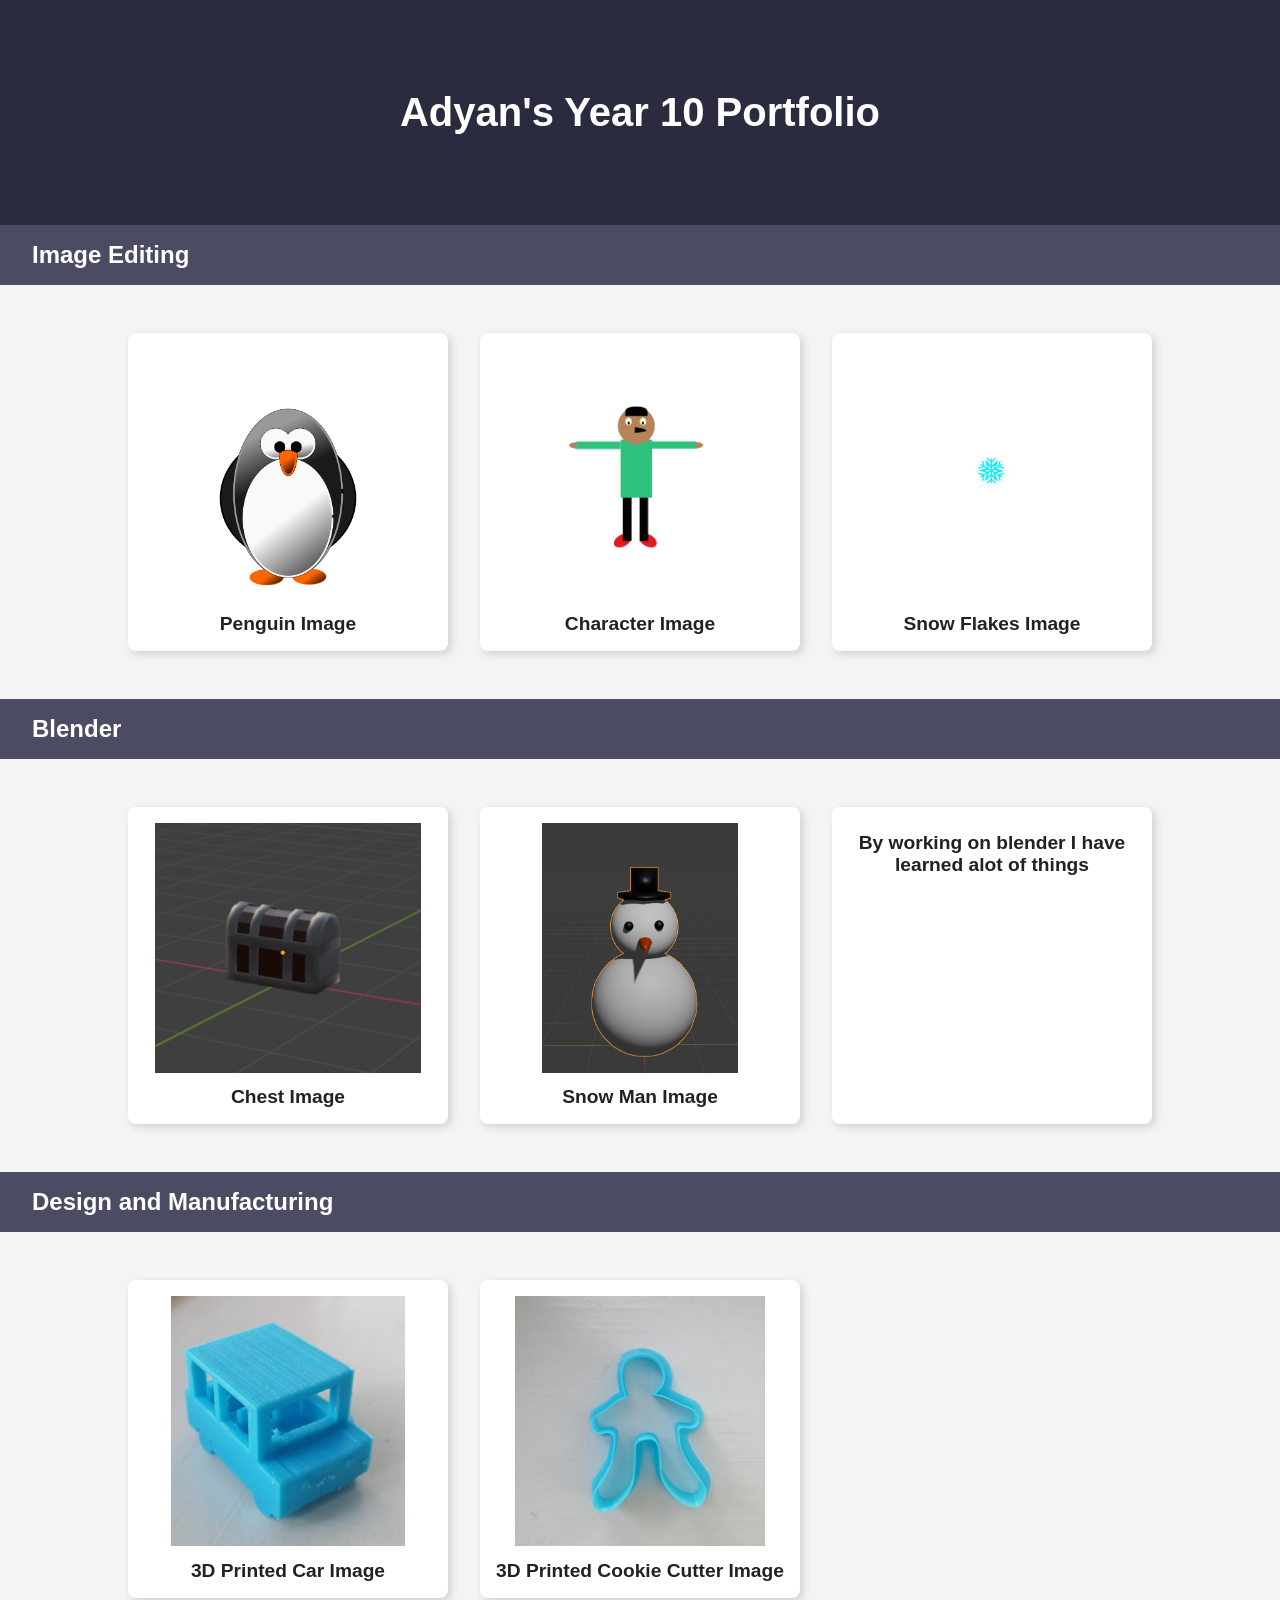
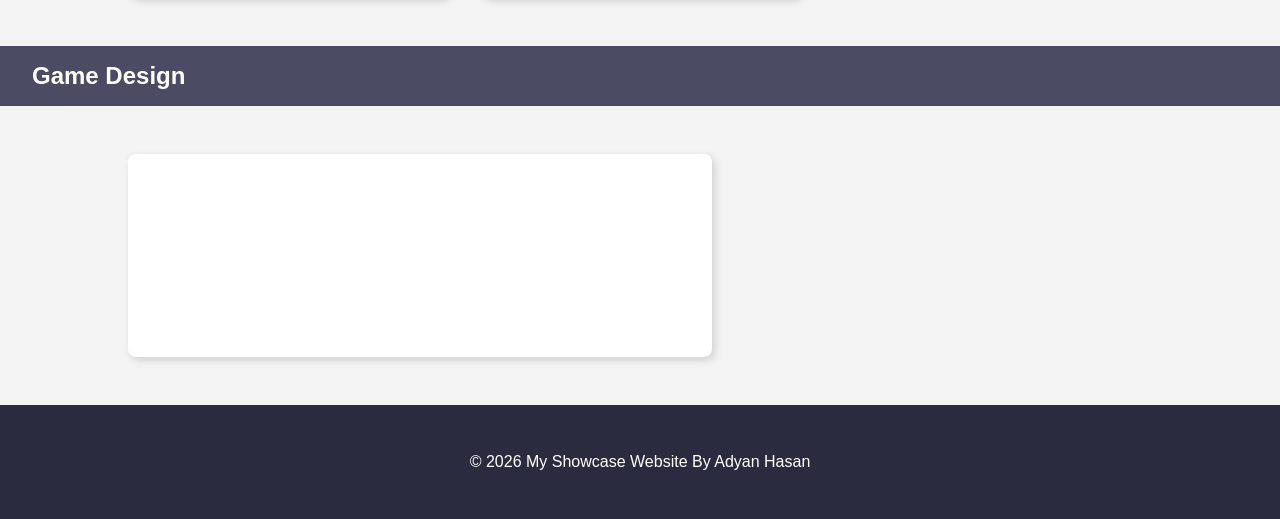
==== commit 44fc7219: "Add description to Snowman topic card" ====
--- a/index.html
+++ b/index.html
@@ -56,6 +56,11 @@
             <img src="images/Snowman.png" alt="Snowman Image">
             <h2 class="topic-card-text">Snow Man Image</h2>
         </div>
+        
+        <div class="topic-card">
+            <h2 class="topic-card-text">By working on blender I have learned alot of things</h2>
+        </div>
+
     </div>
 </section>
 
--- a/style.css
+++ b/style.css
@@ -1,20 +1,13 @@
-/* ============================================================
-   Fonts
-   ============================================================ */
-@import url('https://fonts.googleapis.com/css2?family=Space+Grotesk:wght@500;600;700&family=Inter:wght@400;500;600&display=swap');
-
-/* ============================================================
-   Tokens
-   ============================================================ */
-:root{
-  --bg: #101823;
-  --panel: #16202e;
-  --line: rgba(140, 200, 230, 0.10);
-  --line-strong: rgba(140, 200, 230, 0.22);
-  --text: #edf2f7;
-  --muted: #93a4bc;
-  --accent: #ff8a3d;
-  --accent-dim: rgba(255, 138, 61, 0.35);
+/* A simple css reset */
+body,
+html {
+    margin: 0;
+    padding: 0;
+    height: 100%;
+    font-family: Arial, sans-serif;
+    box-sizing: border-box;
+    background-color: #f4f4f4;
+    color: #222;
 }
 
 /* This forces the child sections to sit side-by-side */
@@ -28,157 +21,90 @@
   flex: 1;
 }
 
-/* A simple css reset */
-body,
-html {
-    margin: 0;
-    padding: 0;
-    min-height: 100%;
-    font-family: 'Inter', Arial, sans-serif;
-    box-sizing: border-box;
-    background-color: var(--bg);
-    background-image:
-        linear-gradient(var(--line) 1px, transparent 1px),
-        linear-gradient(90deg, var(--line) 1px, transparent 1px);
-    background-size: 40px 40px;
-    color: var(--text);
-    scroll-behavior: smooth;
+/* reset for images to ensure they are 100% of the parent container width */
+/* Update this block in your CSS */
+img {
+    width: 100%;
+    height: 250px;       /* Forces every image to take up the exact same vertical space */
+    object-fit: contain; /* Prevents stretching and preserves original image shapes */
+    border-radius: 0.3em;
 }
 
-*, *::before, *::after{
-    box-sizing: border-box;
-}
-
-/* reset for images to ensure they ar 100% of the parent container width */
-img {
-    width: 100%;
-    display: block;
-}
 
 /* The hero section styling */
 .hero {
-    background-image: none;
-    background-color: var(--bg);
-    height: 40vh;
-    min-height: 260px;
+    background-color: #2b2b40;
+    height: 25vh;
     display: flex;
     justify-content: center;
     align-items: center;
-    color: var(--text);
+    color: white;
     text-align: center;
-    position: relative;
-    border-bottom: 1px solid var(--line-strong);
-    padding: 0 20px;
+    padding: 0 1em;
 }
 
 /* BIG text styling for the hero section text */
 .hero-text {
-    font-family: 'Space Grotesk', sans-serif;
-    font-size: 3em;
-    font-weight: 700;
-    letter-spacing: -0.01em;
-    line-height: 1.15;
-    max-width: 14ch;
+    font-size: 2.5em;
+    font-weight: bold;
 }
 
 /* nice big font on a banner style background */
 .topic-title{
-    color: var(--text);
-    font-size: 1.1em;
-    padding: 0.9em 2em;
-    background-color: var(--panel);
-    border-left: 3px solid var(--accent);
-    border-bottom: 1px solid var(--line-strong);
+    color: white;
+    font-size: 2em;
+    padding: 0.5em 1em;
+    background-color: #4b4b63;
+    text-align: left;
 }
 
-.topic-title h1{
-    font-family: 'Space Grotesk', sans-serif;
-    font-size: 1.6em;
-    font-weight: 600;
-    margin: 0;
-}
-
-/* Three column grid, collapses down on smaller screens */
+/* Three column grid that collapses on smaller screens */
 .topic-content{
     display: grid;
     grid-template-columns: repeat(3, 1fr);
-    gap: 2.5em;
-    width: min(90%, 1100px);
+    gap: 2em;
+    width: 80%;
     margin: 3em auto;
 }
 
-@media (max-width: 900px){
+@media (max-width: 800px){
     .topic-content{
         grid-template-columns: repeat(2, 1fr);
-        gap: 2em;
     }
 }
 
-@media (max-width: 600px){
+@media (max-width: 500px){
     .topic-content{
         grid-template-columns: 1fr;
-        gap: 1.5em;
-        width: 88%;
+        width: 90%;
     }
     .hero-text{
-        font-size: 2em;
+        font-size: 1.6em;
     }
 }
 
-/* Styling for the individual topic cards: dark panel with blueprint corner marks */
+/* Styling for the individual topic cards */
 .topic-card{
-    background-color: var(--panel);
-    color: var(--text);
+    background-color: white;
+    color: #222;
     padding: 1em;
-    border-radius: 2px;
-    border: 1px solid var(--line-strong);
-    box-shadow: none;
-    position: relative;
-    transition: border-color 0.15s ease, transform 0.15s ease;
-}
-
-.topic-card::before,
-.topic-card::after{
-    content: "";
-    position: absolute;
-    width: 12px;
-    height: 12px;
-    border: 1.5px solid var(--accent-dim);
-    pointer-events: none;
-}
-
-.topic-card::before{ top: -1px; left: -1px; border-right: none; border-bottom: none; }
-.topic-card::after{ bottom: -1px; right: -1px; border-left: none; border-top: none; }
-
-.topic-card:hover{
-    border-color: var(--accent-dim);
-    transform: translateY(-2px);
-}
-
-.topic-card img{
-    border: 1px solid var(--line-strong);
-    background: var(--bg);
+    border-radius: 0.5em;
+    box-shadow: 3px 3px 8px rgba(0, 0, 0, 0.15);
 }
 
 /* Styling for the topic card titles */
 .topic-card-text{
-    font-family: 'Space Grotesk', sans-serif;
-    font-size: 1.05em;
-    font-weight: 500;
-    margin: 0.8em 0 0;
-    color: var(--muted);
+    font-size: 1.2em;
+    margin: 0.5em 0 0;
     text-align: center;
 }
 
-
 /* Styling for a footer section to take a bit of space at the bottom of the page */
 .footer{
-    background-color: var(--panel);
-    color: var(--muted);
+    background-color: #2b2b40;
+    color: white;
     text-align: center;
-    padding: 2em 2em;
-    border-top: 1px solid var(--line-strong);
-    font-size: 0.9em;
+    padding: 2em;
 }
 
 .about-me {
@@ -189,11 +115,21 @@
 }
 
 .about-link {
-    color: var(--text);
+    color: white;
     text-decoration: none;
     font-size: 1.2em;
 }
 
 .about-link:hover {
-    color: var(--accent);
+    color: lightgray;
 }
+/* Fix text scale hierarchy */
+.hero-text {
+    font-size: 2.5rem !important;
+}
+
+.topic-title h1 {
+    font-size: 1.5rem !important;
+    margin: 0;
+}
+
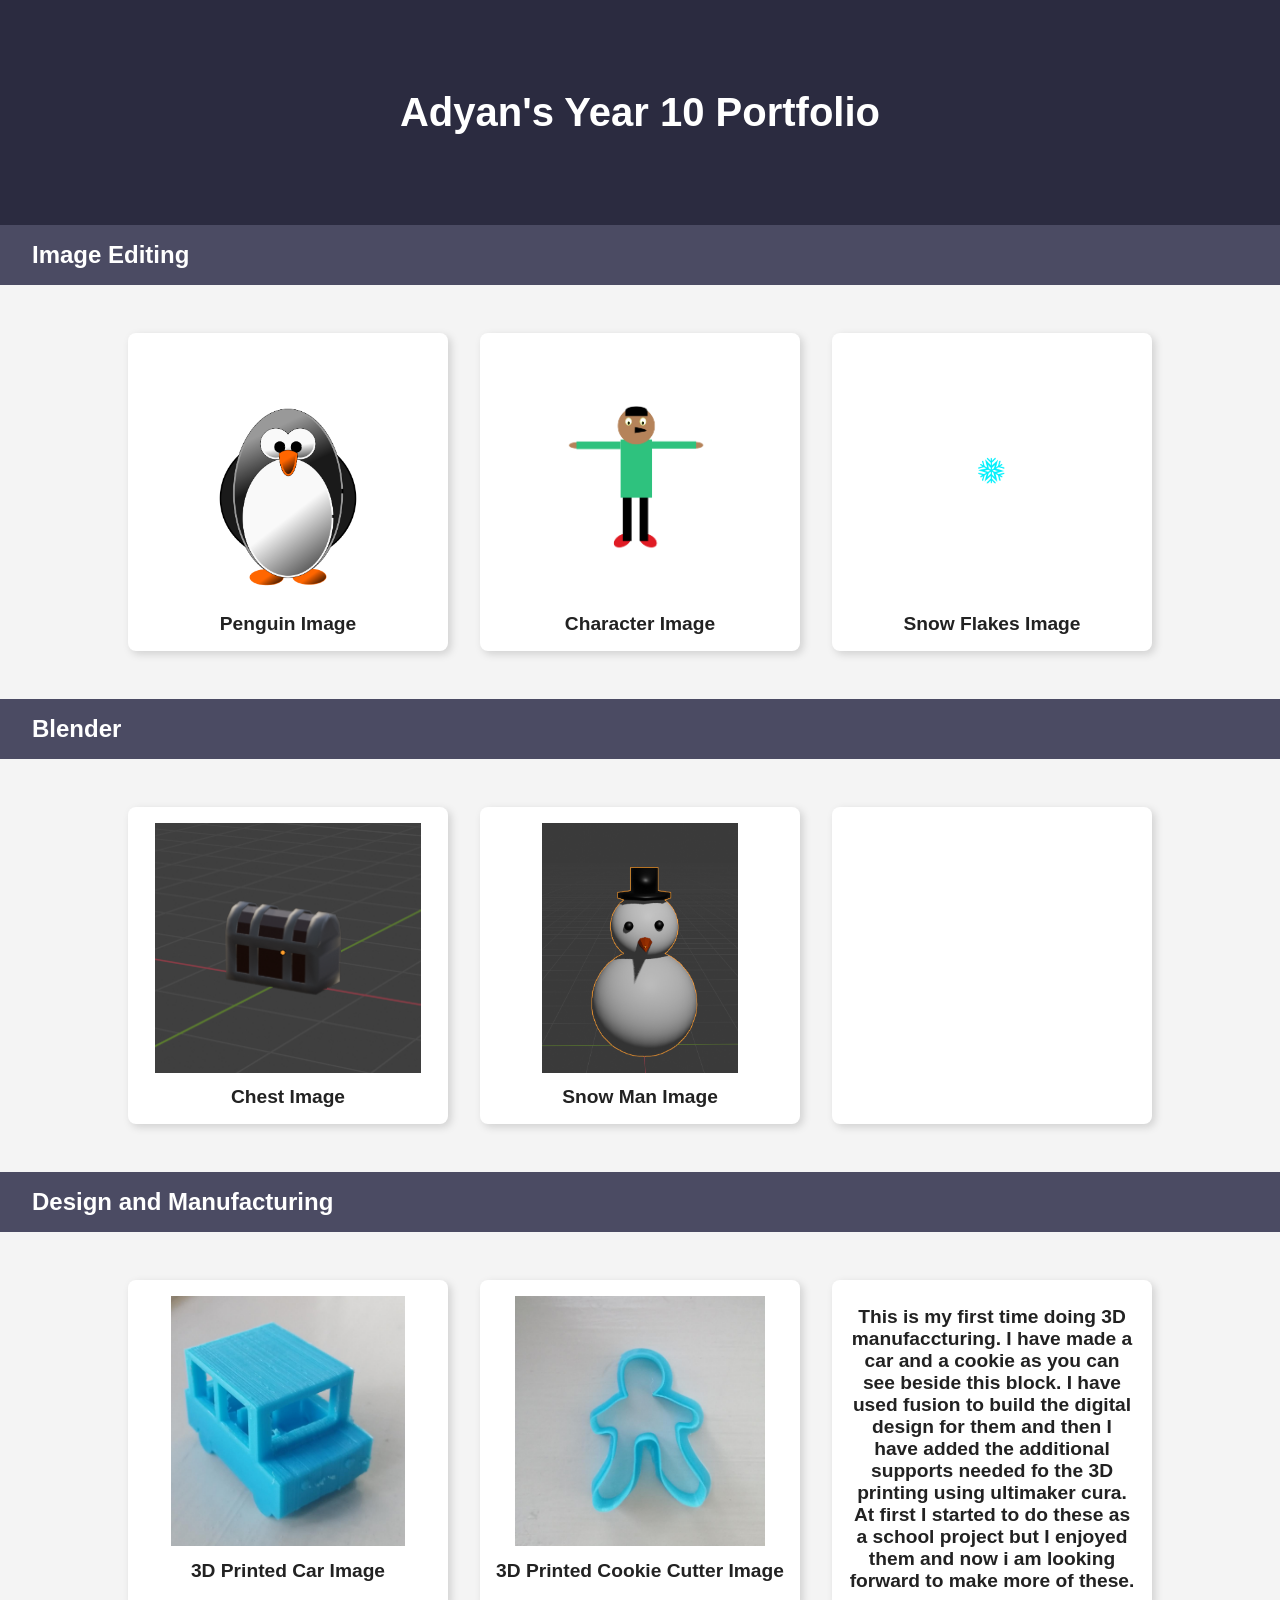
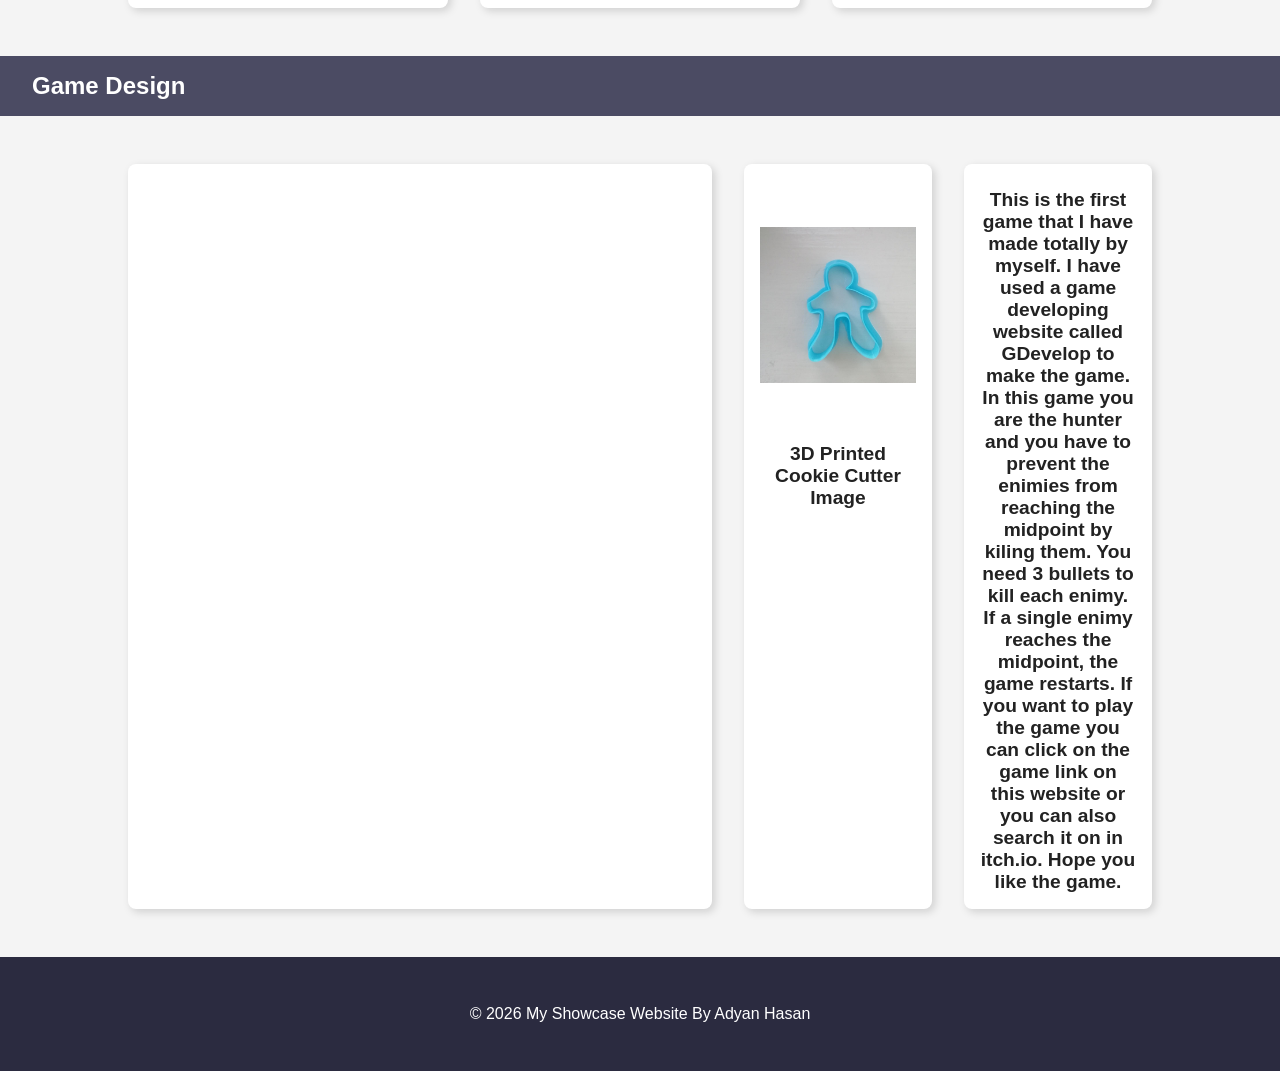
==== commit f29c6218: "Update project descriptions in index.html Added descriptions for 3D manufacturing and game developme" ====
--- a/index.html
+++ b/index.html
@@ -56,11 +56,10 @@
             <img src="images/Snowman.png" alt="Snowman Image">
             <h2 class="topic-card-text">Snow Man Image</h2>
         </div>
-        
+
         <div class="topic-card">
-            <h2 class="topic-card-text">By working on blender I have learned alot of things</h2>
+            <h2 class="topic-card-text"></h2>
         </div>
-
     </div>
 </section>
 
@@ -80,6 +79,10 @@
         <div class="topic-card">
             <img src="images/Cookie Cutter.png" alt="3D Printed Cookie Cutter">
             <h2 class="topic-card-text">3D Printed Cookie Cutter Image</h2>
+        </div>
+        
+        <div class="topic-card">
+            <h2 class="topic-card-text">This is my first time doing 3D manufaccturing. I have made a car and a cookie as you can see beside this block. I have used fusion to build the digital design for them and then I have added the additional supports needed fo the 3D printing using ultimaker cura. At first I started to do these as a school project but I enjoyed them and now i am looking forward to make more of these.</h2>
         </div>
     </div>
 </section>
@@ -102,6 +105,14 @@
                 </a>
             </iframe>
         </div>
+        <div class="topic-card">
+            <img src="images/Cookie Cutter.png" alt="3D Printed Cookie Cutter">
+            <h2 class="topic-card-text">3D Printed Cookie Cutter Image</h2>
+        </div>        
+        
+        <div class="topic-card">
+            <h2 class="topic-card-text">This is the first game that I have made totally by myself. I have used a game developing website called GDevelop to make the game. In this game you are the hunter and you have to prevent the  enimies from reaching the midpoint by kiling them. You need 3 bullets to kill each enimy. If a single enimy reaches the midpoint, the game restarts. If you want to play the game you can click on the game link on this website or you can also search it on in itch.io. Hope you like the game. </h2>
+        </div>
     </div>
 </section>    
 
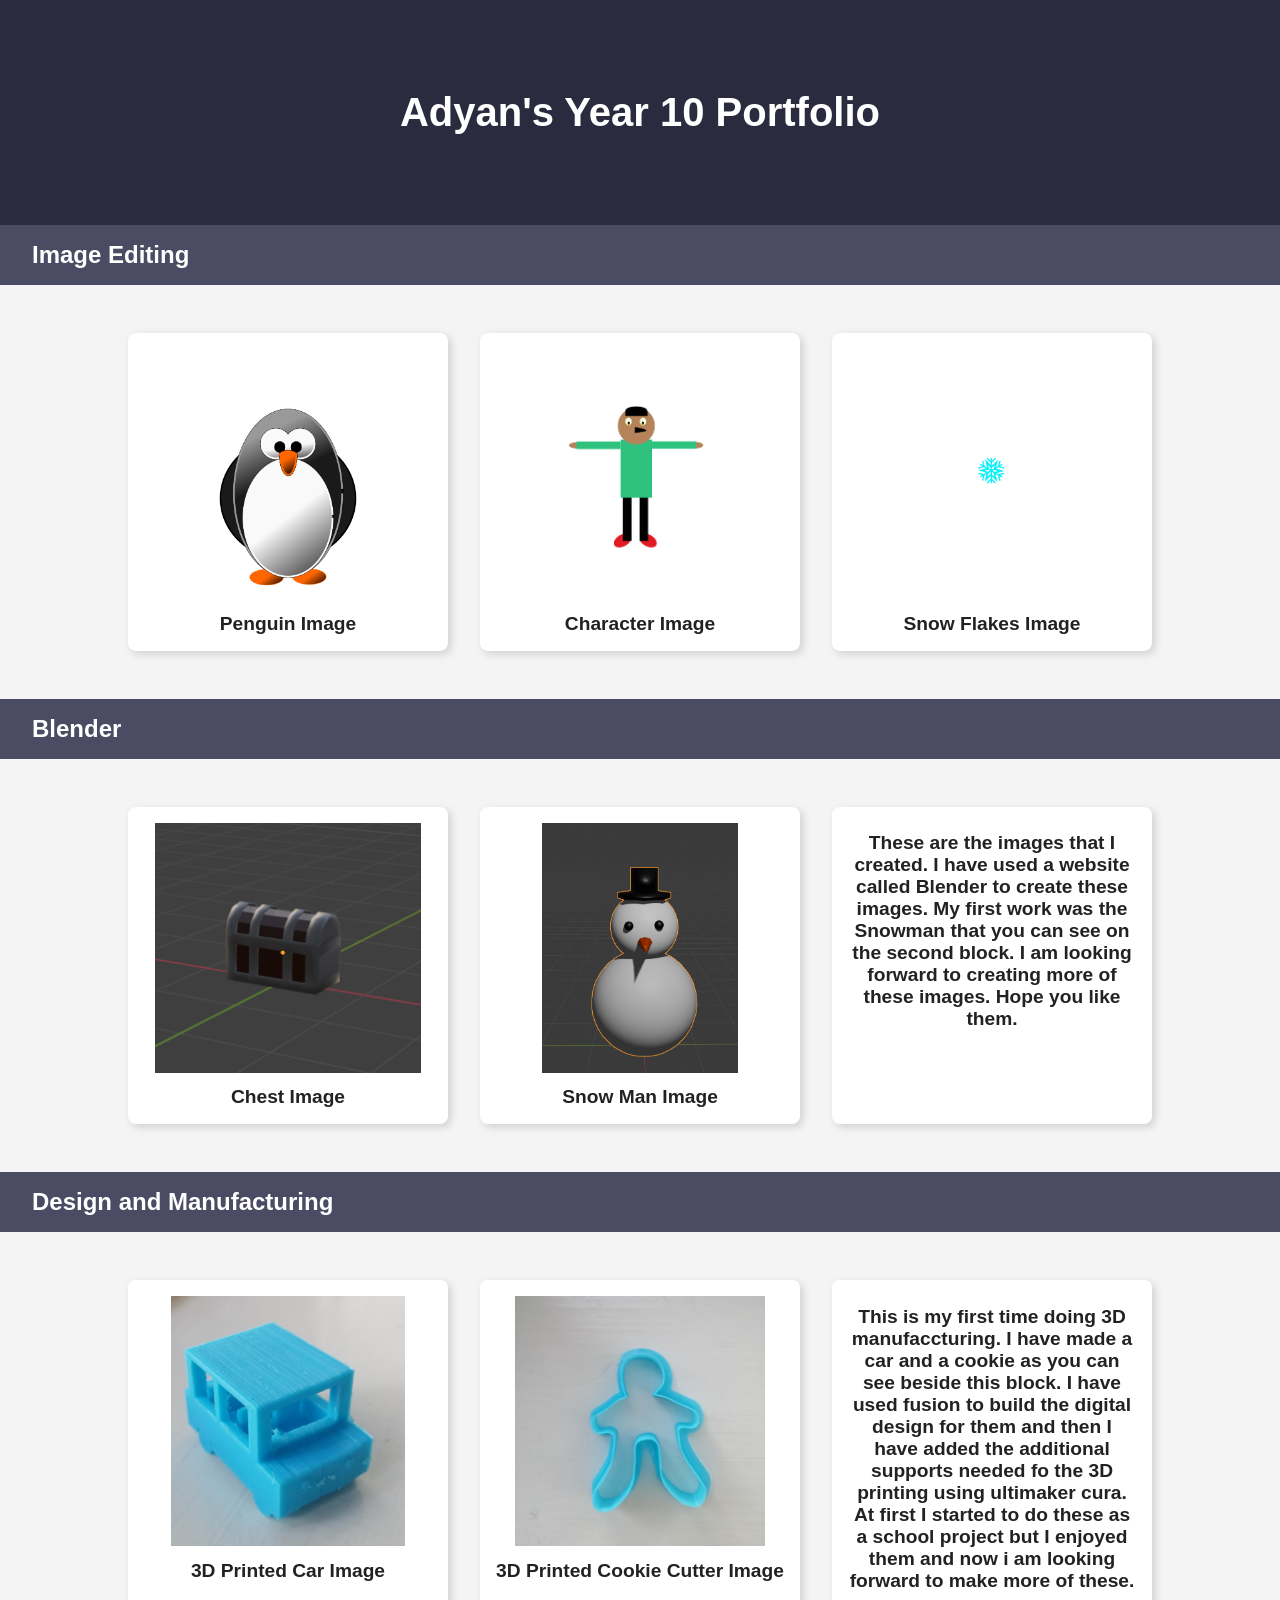
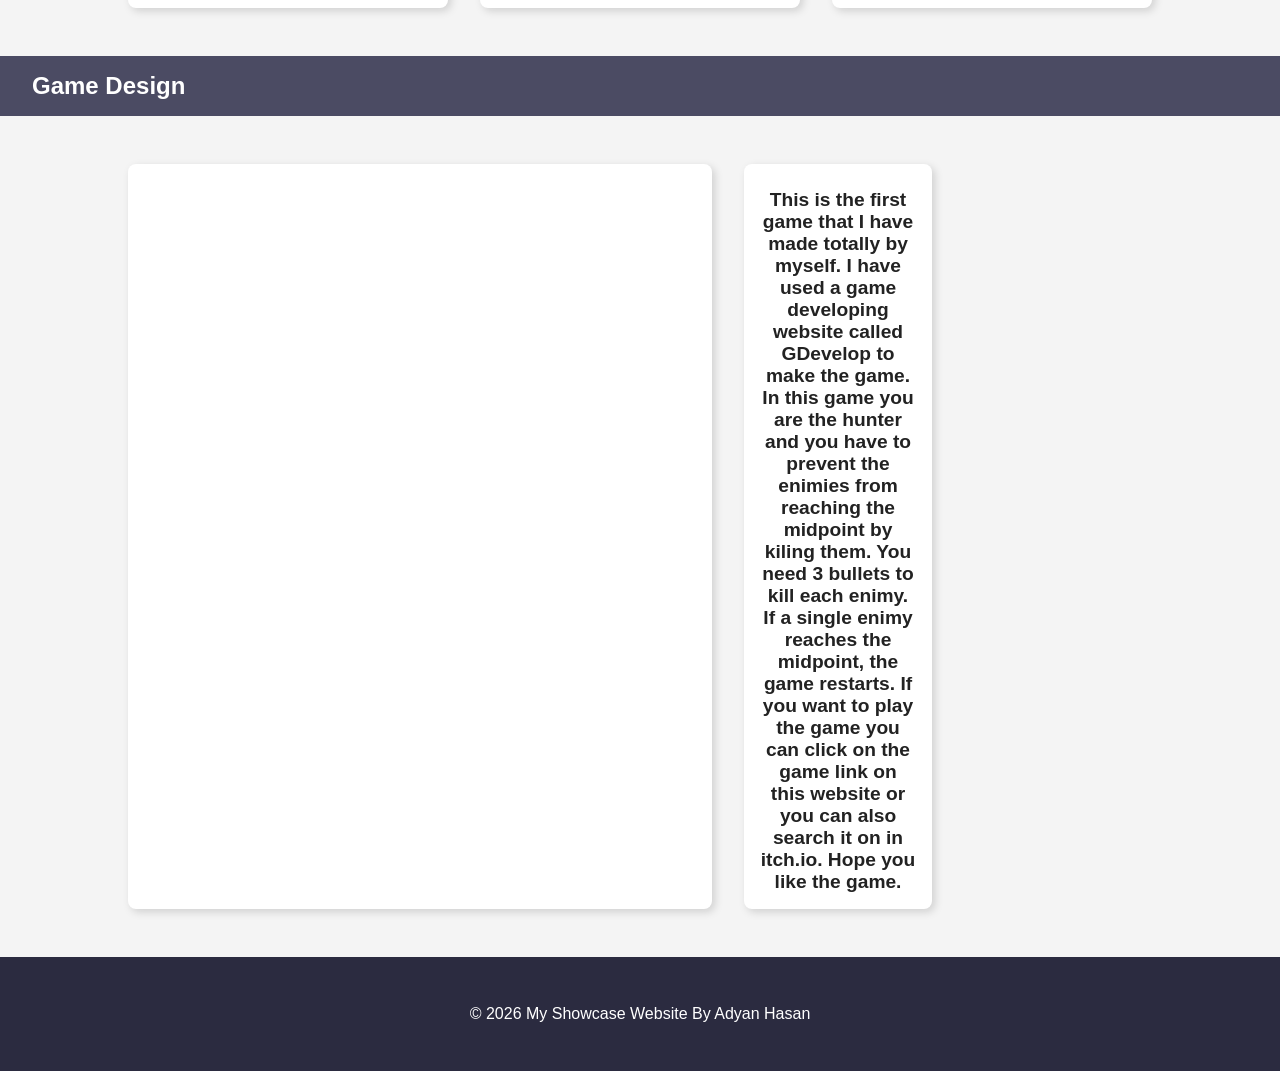
==== commit ffef94ec: "Update image descriptions and remove Cookie Cutter Added description for Snow Man image and removed " ====
--- a/index.html
+++ b/index.html
@@ -58,7 +58,7 @@
         </div>
 
         <div class="topic-card">
-            <h2 class="topic-card-text"></h2>
+            <h2 class="topic-card-text">These are the images that I created. I have used a website called Blender to create these images. My first work was the Snowman that you can see on the second block. I am looking forward to creating more of these images. Hope you like them.</h2>
         </div>
     </div>
 </section>
@@ -105,10 +105,6 @@
                 </a>
             </iframe>
         </div>
-        <div class="topic-card">
-            <img src="images/Cookie Cutter.png" alt="3D Printed Cookie Cutter">
-            <h2 class="topic-card-text">3D Printed Cookie Cutter Image</h2>
-        </div>        
         
         <div class="topic-card">
             <h2 class="topic-card-text">This is the first game that I have made totally by myself. I have used a game developing website called GDevelop to make the game. In this game you are the hunter and you have to prevent the  enimies from reaching the midpoint by kiling them. You need 3 bullets to kill each enimy. If a single enimy reaches the midpoint, the game restarts. If you want to play the game you can click on the game link on this website or you can also search it on in itch.io. Hope you like the game. </h2>
